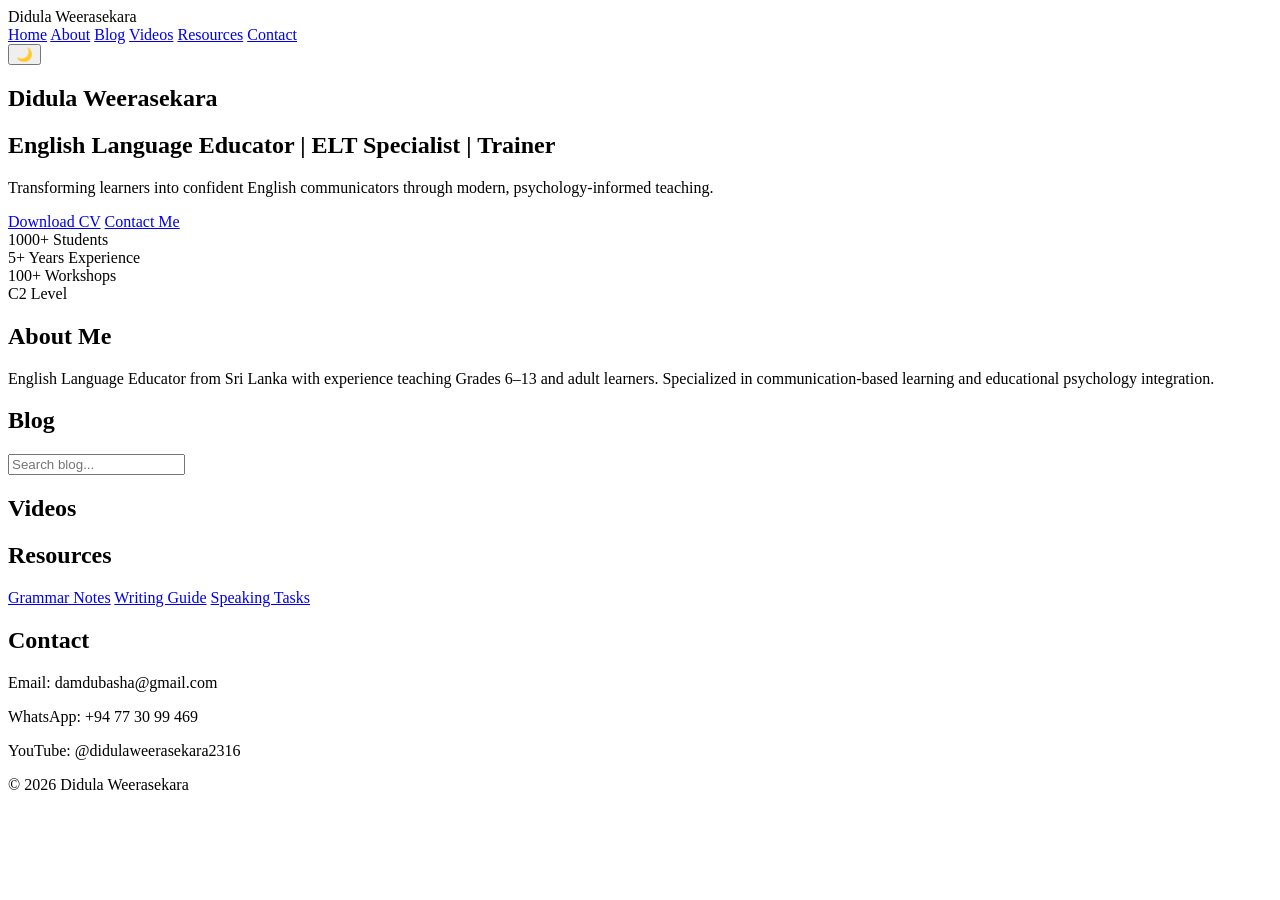
==== index.html @ caeb68d2 "Rename Index.html to index.html" ====
<!DOCTYPE html>
<html lang="en">
<head>
<meta charset="UTF-8">
<meta name="viewport" content="width=device-width, initial-scale=1.0">

<title>Didula Weerasekara | English Language Educator</title>

<meta name="description" content="English Language Educator, ELT Specialist, Trainer, and Public Speaker from Sri Lanka.">
<meta name="author" content="Didula Weerasekara">

<link rel="stylesheet" href="style.css">
<script defer src="script.js"></script>

<!-- SEO -->
<meta property="og:title" content="Didula Weerasekara Portfolio">
<meta property="og:description" content="Professional ELT Educator Portfolio">
<meta property="og:type" content="website">

<!-- Structured Data -->
<script type="application/ld+json">
{
  "@context": "https://schema.org",
  "@type": "Person",
  "name": "Didula Weerasekara",
  "jobTitle": "English Language Educator",
  "email": "mailto:damdubasha@gmail.com",
  "telephone": "+94 77 30 99 469",
  "sameAs": [
    "https://youtube.com/@didulaweerasekara2316"
  ]
}
</script>

</head>

<body>

<header class="navbar">
  <div class="logo">Didula Weerasekara</div>
  <nav>
    <a href="#home">Home</a>
    <a href="#about">About</a>
    <a href="#blog">Blog</a>
    <a href="#videos">Videos</a>
    <a href="#resources">Resources</a>
    <a href="#contact">Contact</a>
  </nav>

  <button id="themeToggle">🌙</button>
</header>

<!-- HERO -->
<section id="home" class="hero">
  <h1>Didula Weerasekara</h1>
  <h2>English Language Educator | ELT Specialist | Trainer</h2>

  <p>Transforming learners into confident English communicators through modern, psychology-informed teaching.</p>

  <div class="cta">
    <a href="assets/cv/didula-cv.pdf">Download CV</a>
    <a href="#contact">Contact Me</a>
  </div>

  <div class="stats">
    <div>1000+ Students</div>
    <div>5+ Years Experience</div>
    <div>100+ Workshops</div>
    <div>C2 Level</div>
  </div>
</section>

<!-- ABOUT -->
<section id="about" class="section">
  <h2>About Me</h2>
  <p>
    English Language Educator from Sri Lanka with experience teaching Grades 6–13 and adult learners.
    Specialized in communication-based learning and educational psychology integration.
  </p>
</section>

<!-- BLOG -->
<section id="blog" class="section">
  <h2>Blog</h2>
  <input id="blogSearch" placeholder="Search blog...">

  <div id="blogContainer"></div>
</section>

<!-- VIDEOS -->
<section id="videos" class="section">
  <h2>Videos</h2>
  <div id="videoContainer"></div>
</section>

<!-- RESOURCES -->
<section id="resources" class="section">
  <h2>Resources</h2>

  <div>
    <a href="assets/resources/grammar.pdf" download>Grammar Notes</a>
    <a href="assets/resources/writing.pdf" download>Writing Guide</a>
    <a href="assets/resources/speaking.pdf" download>Speaking Tasks</a>
  </div>
</section>

<!-- CONTACT -->
<section id="contact" class="section">
  <h2>Contact</h2>

  <p>Email: damdubasha@gmail.com</p>
  <p>WhatsApp: +94 77 30 99 469</p>
  <p>YouTube: @didulaweerasekara2316</p>
</section>

<footer>
  <p>© 2026 Didula Weerasekara</p>
</footer>

</body>
</html>
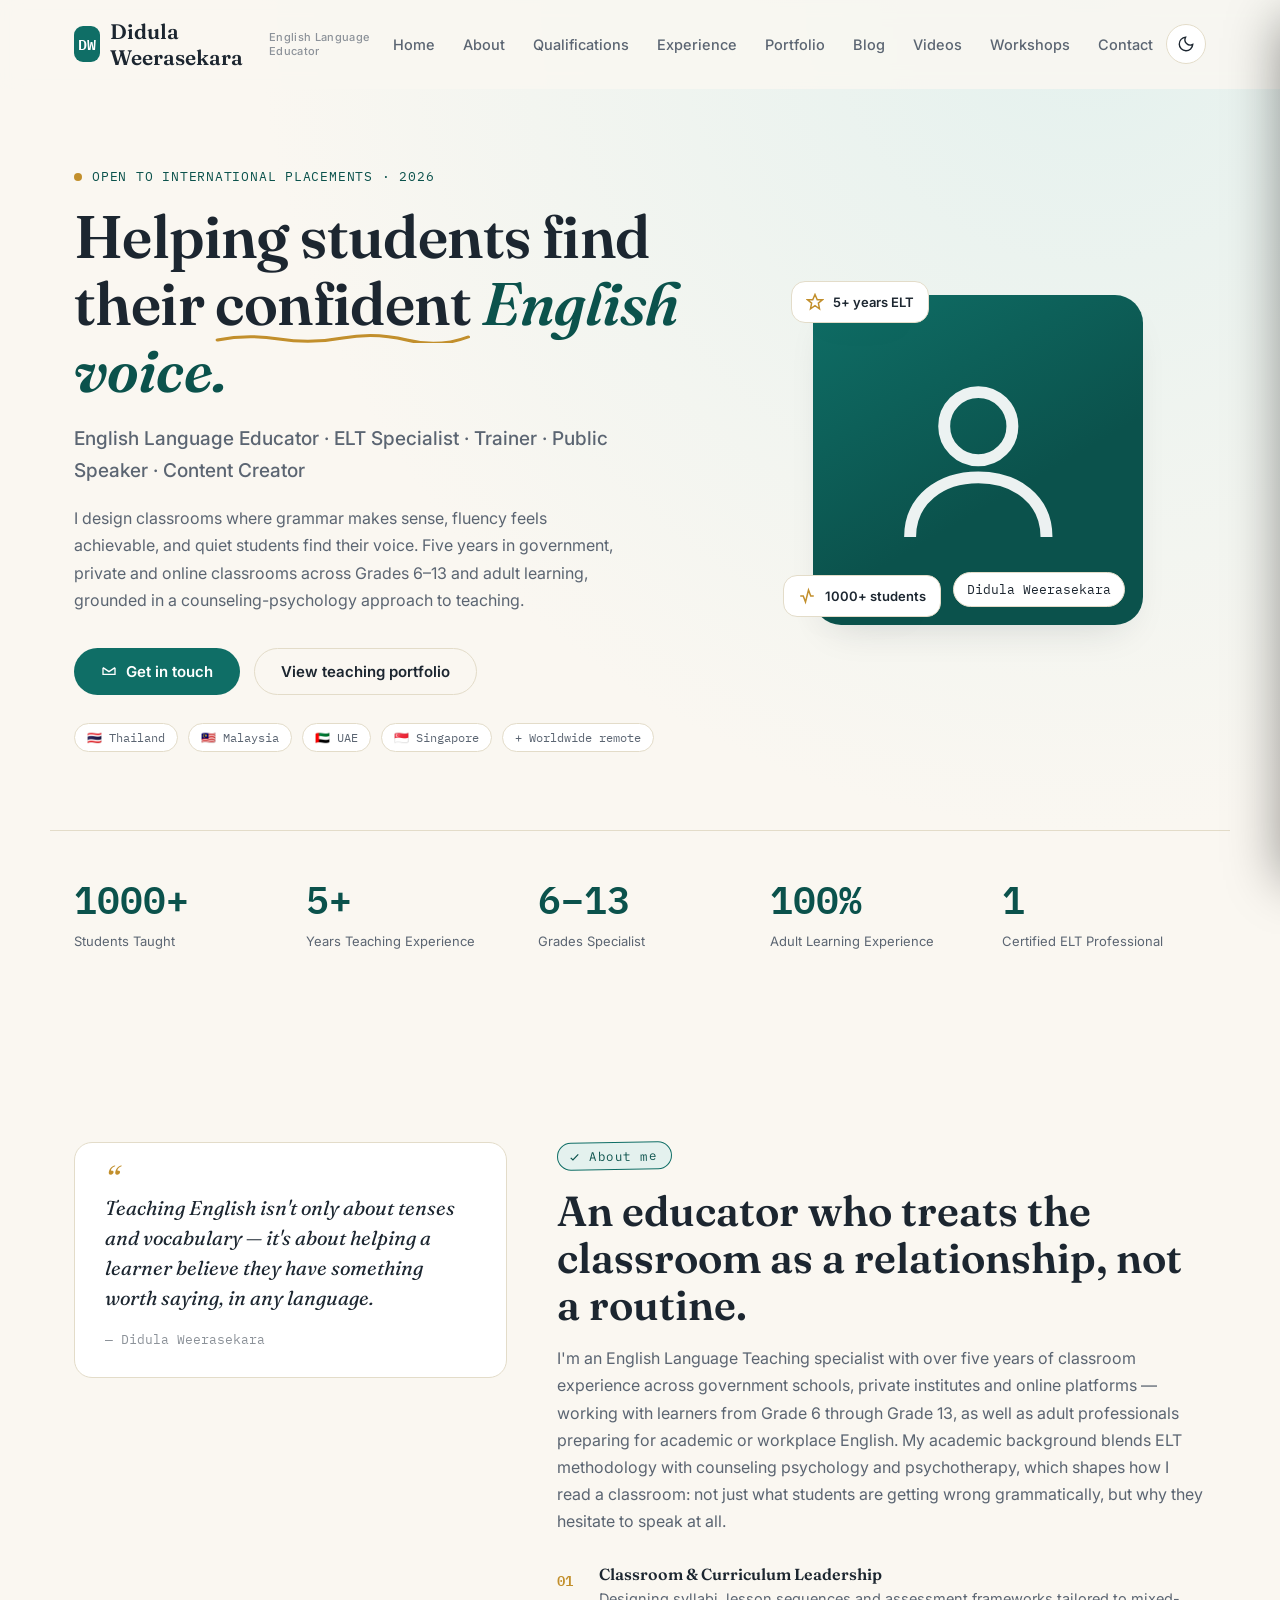
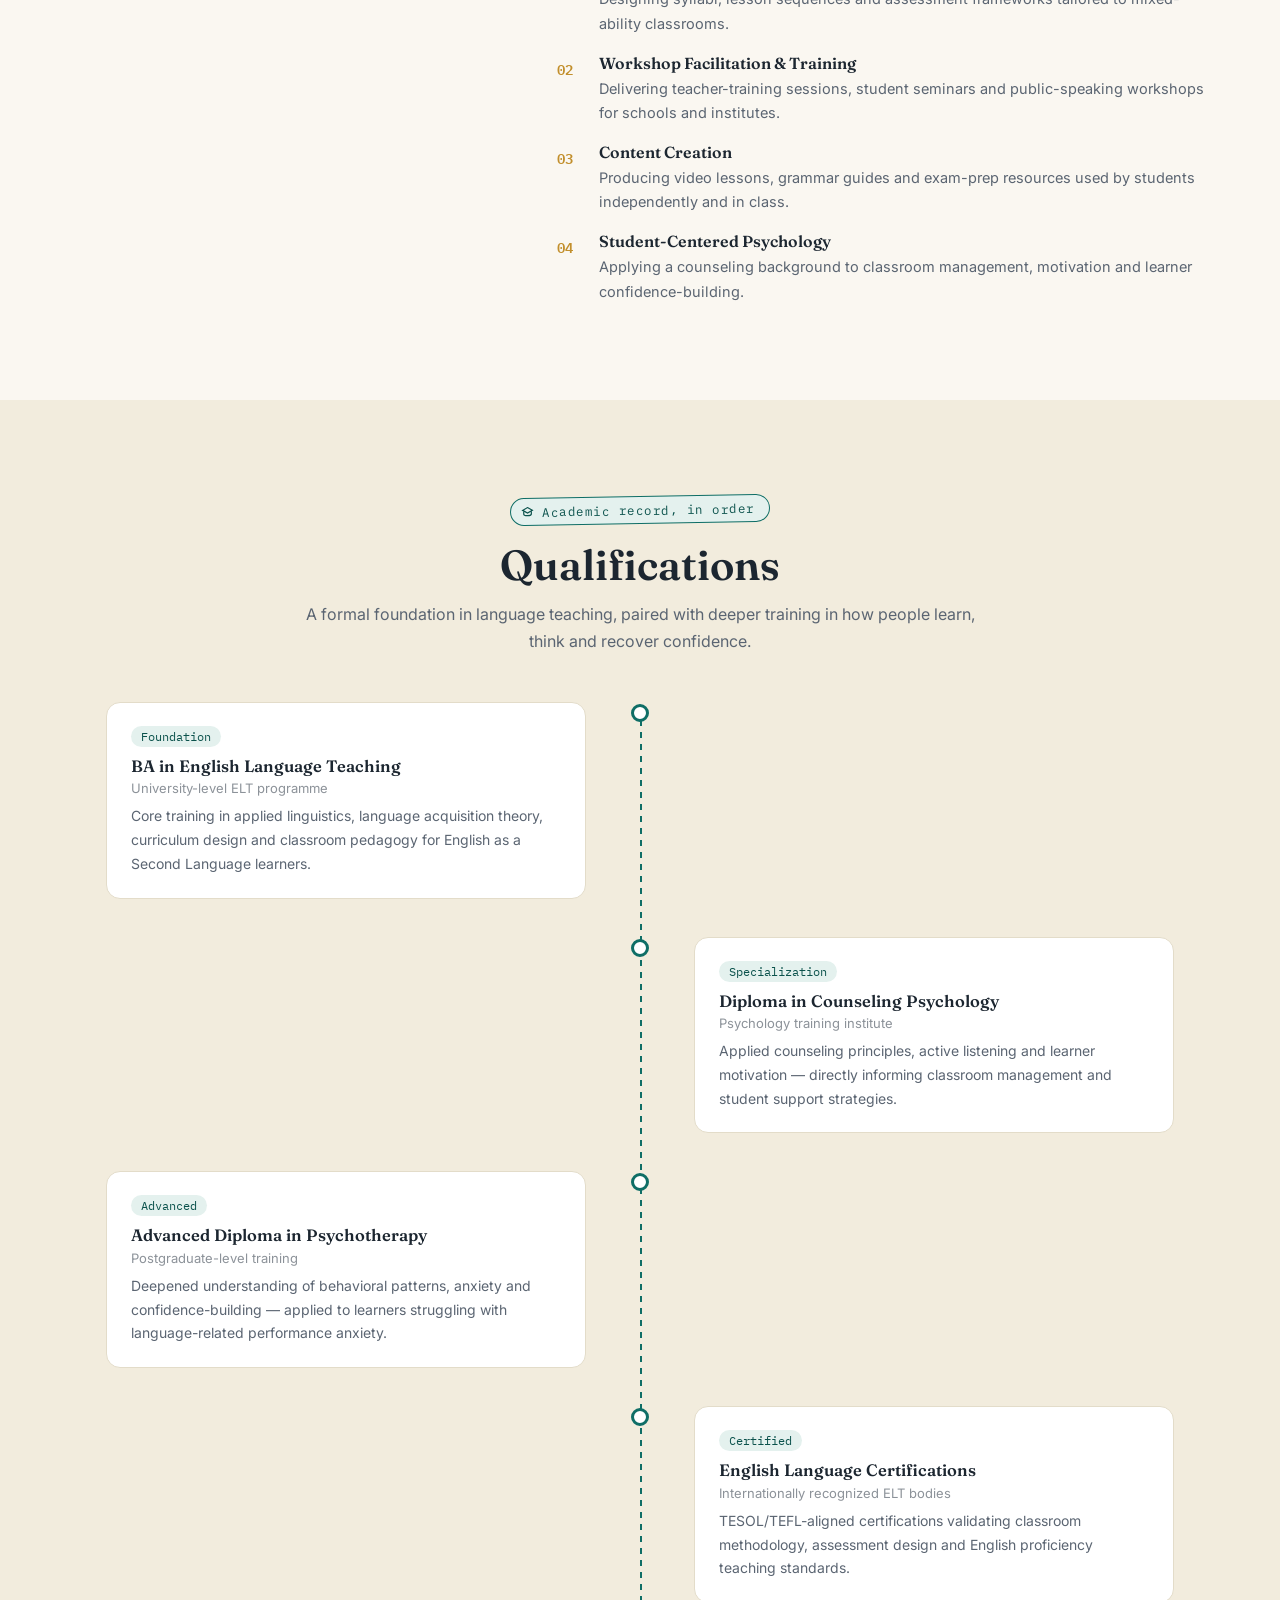
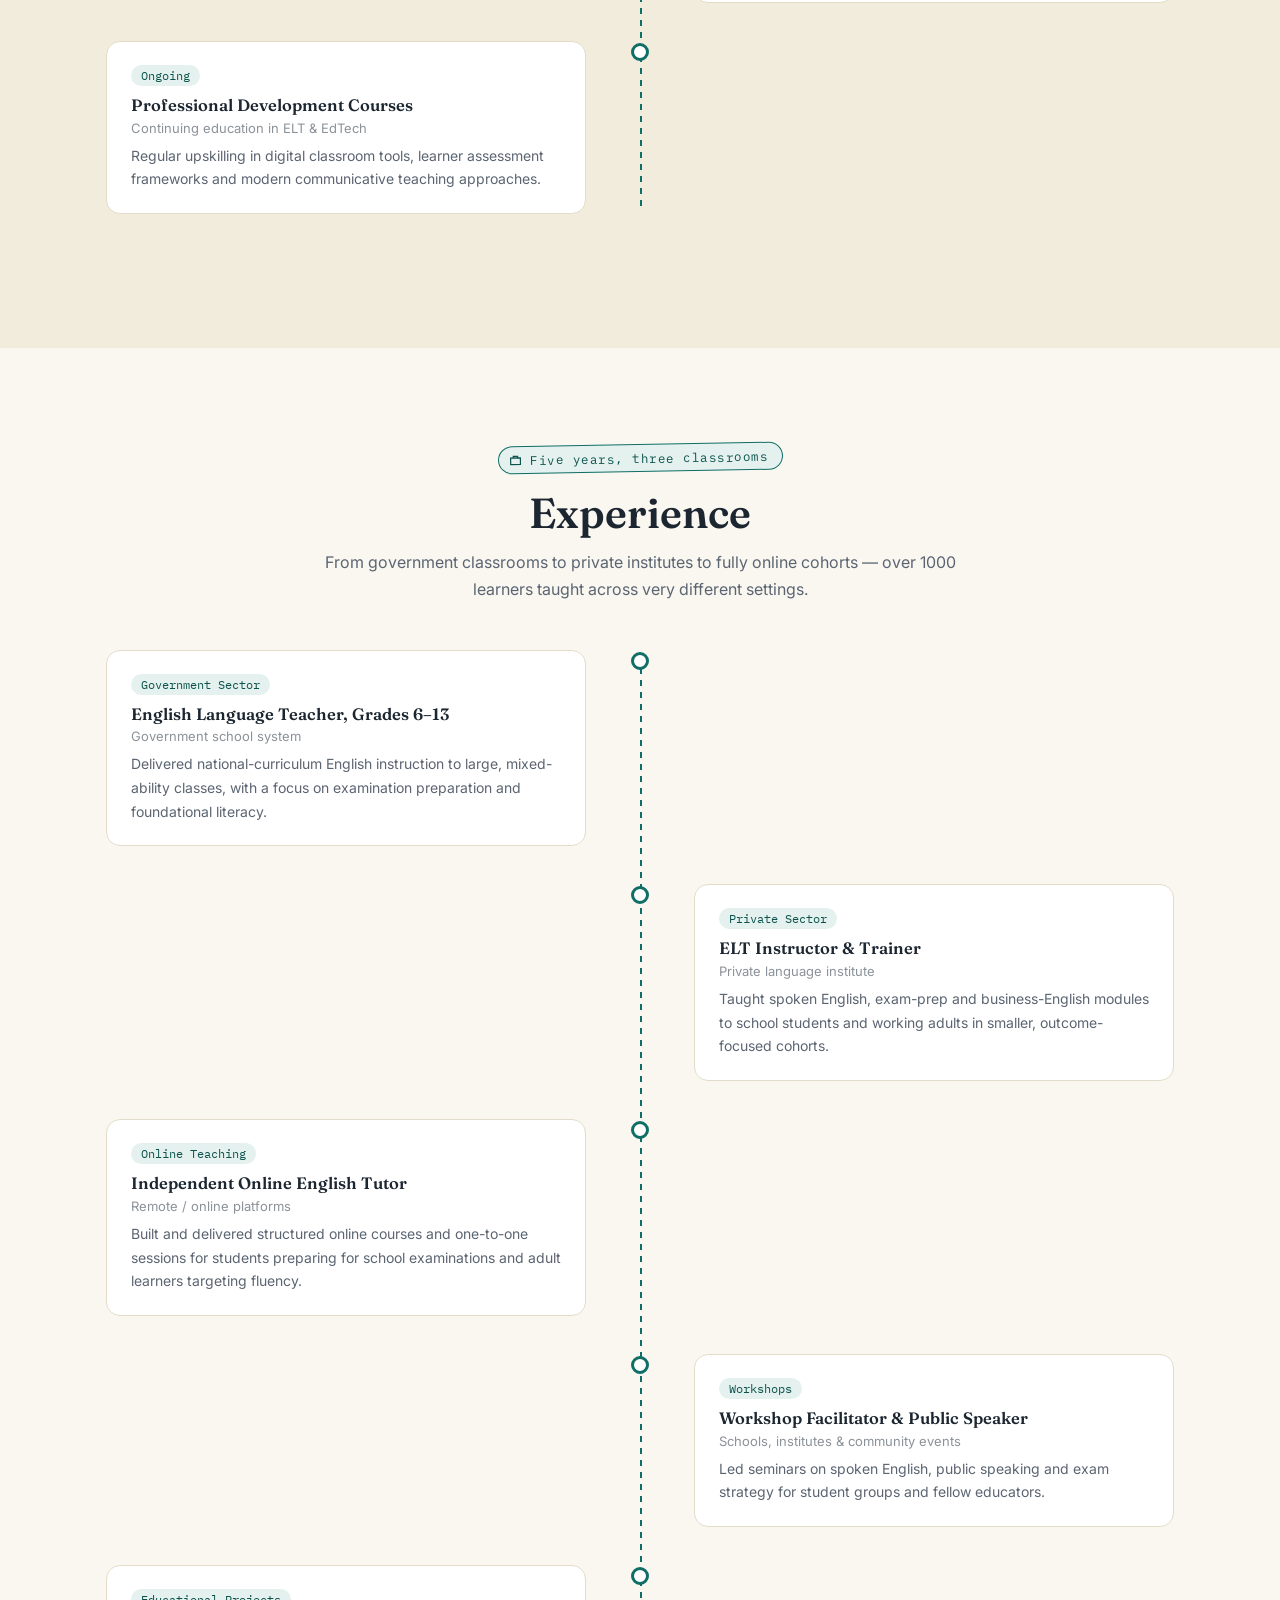
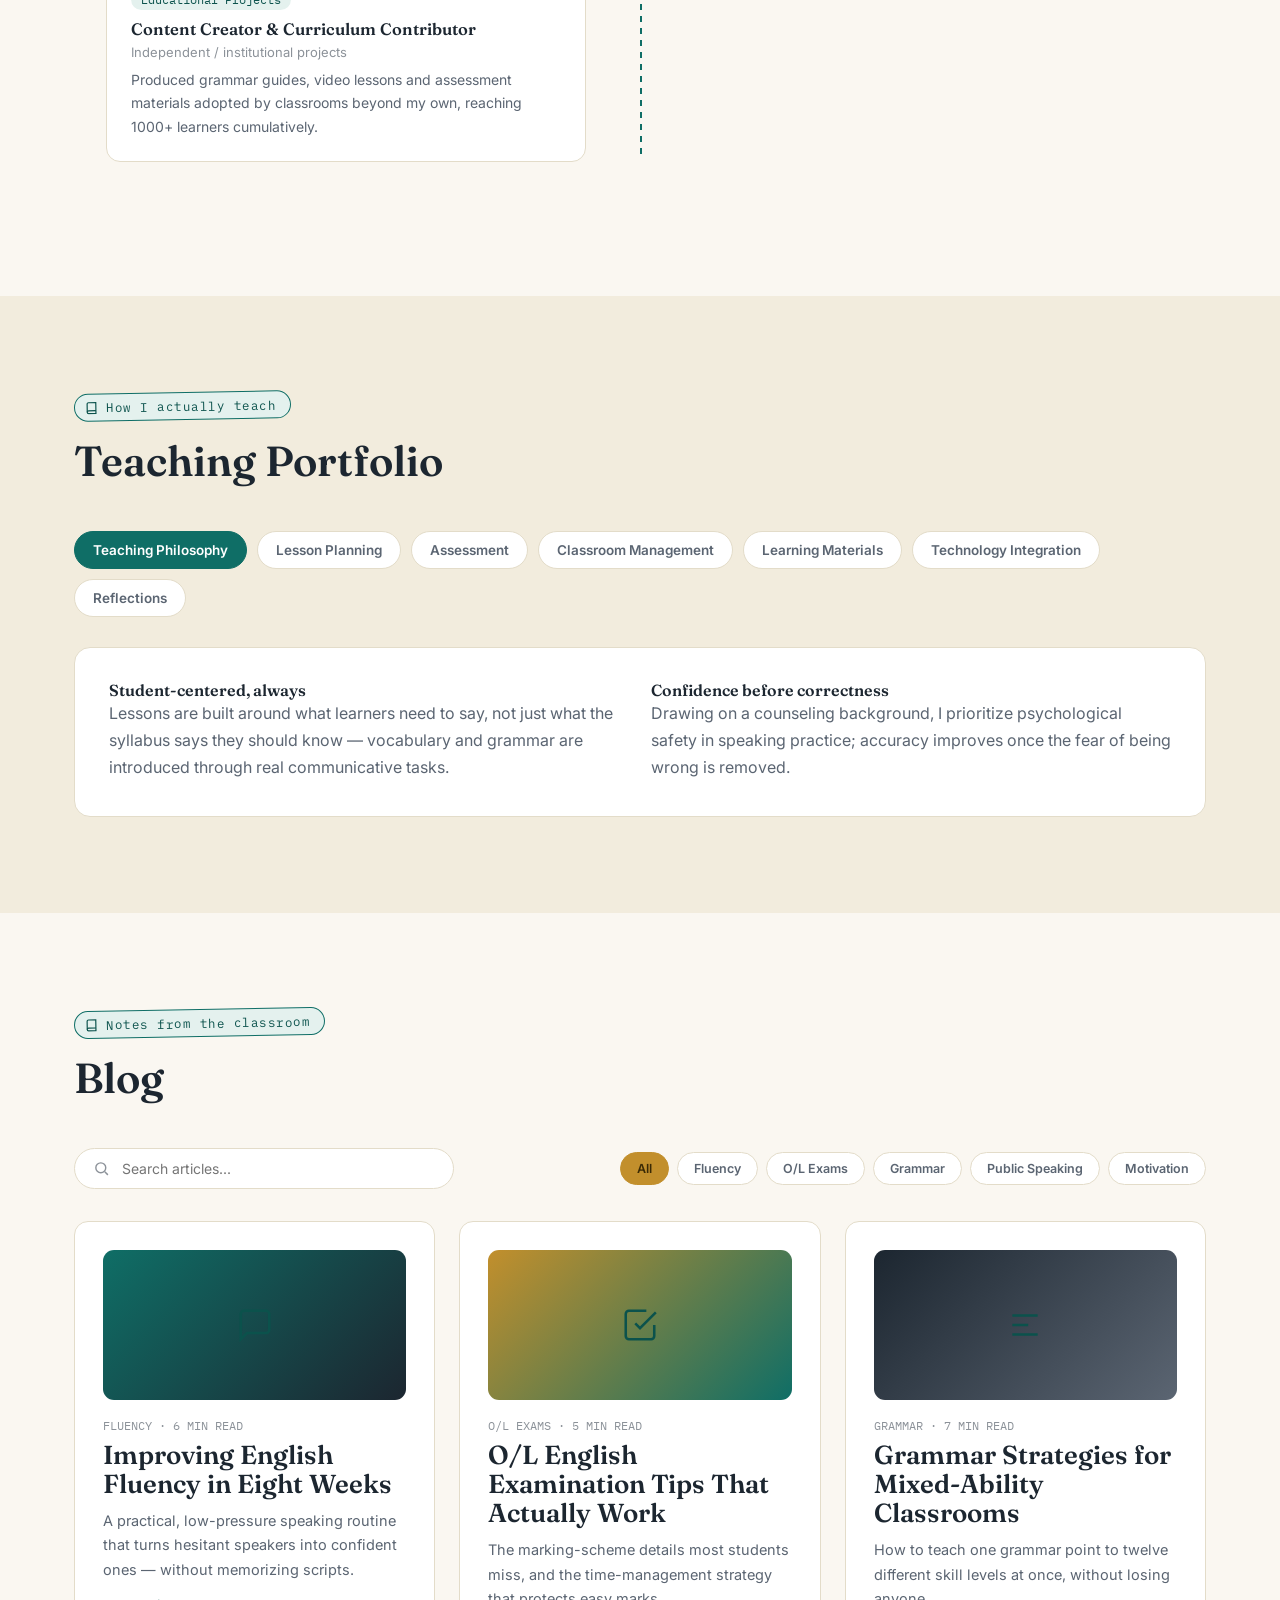
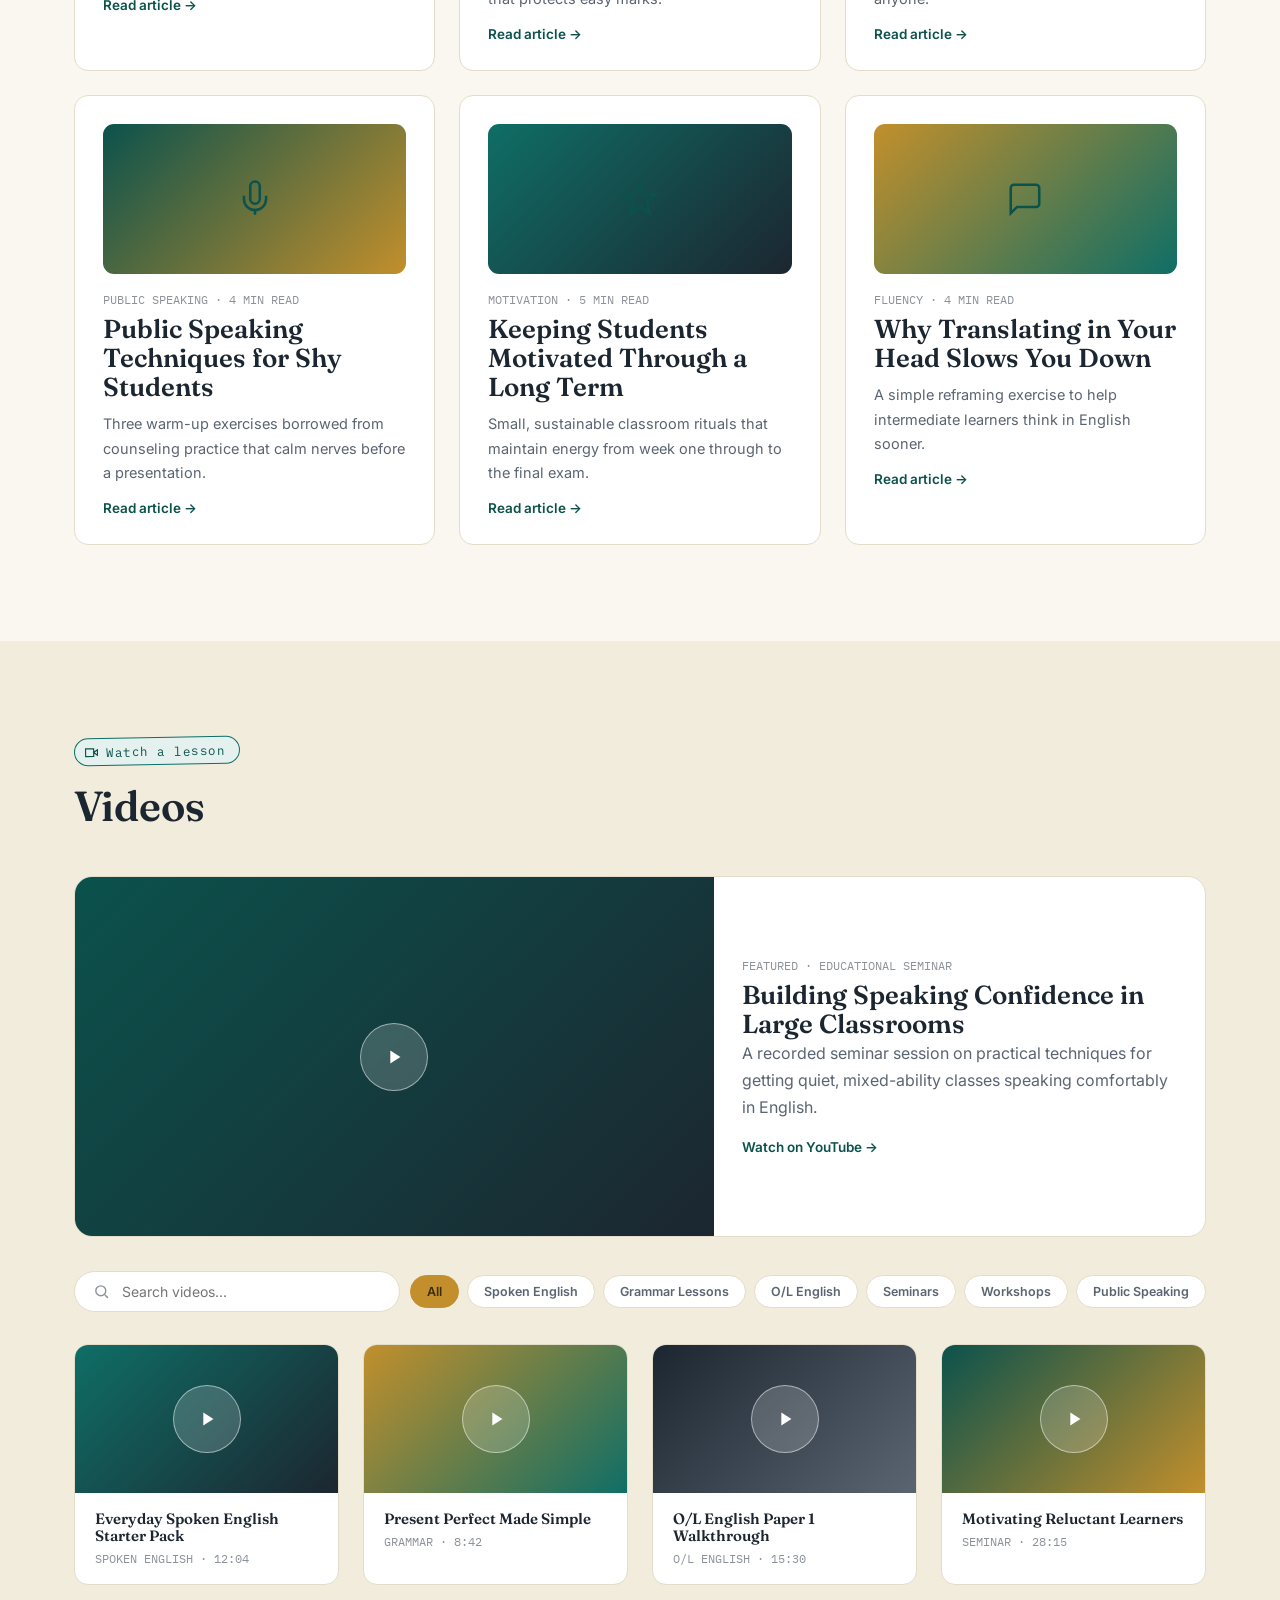
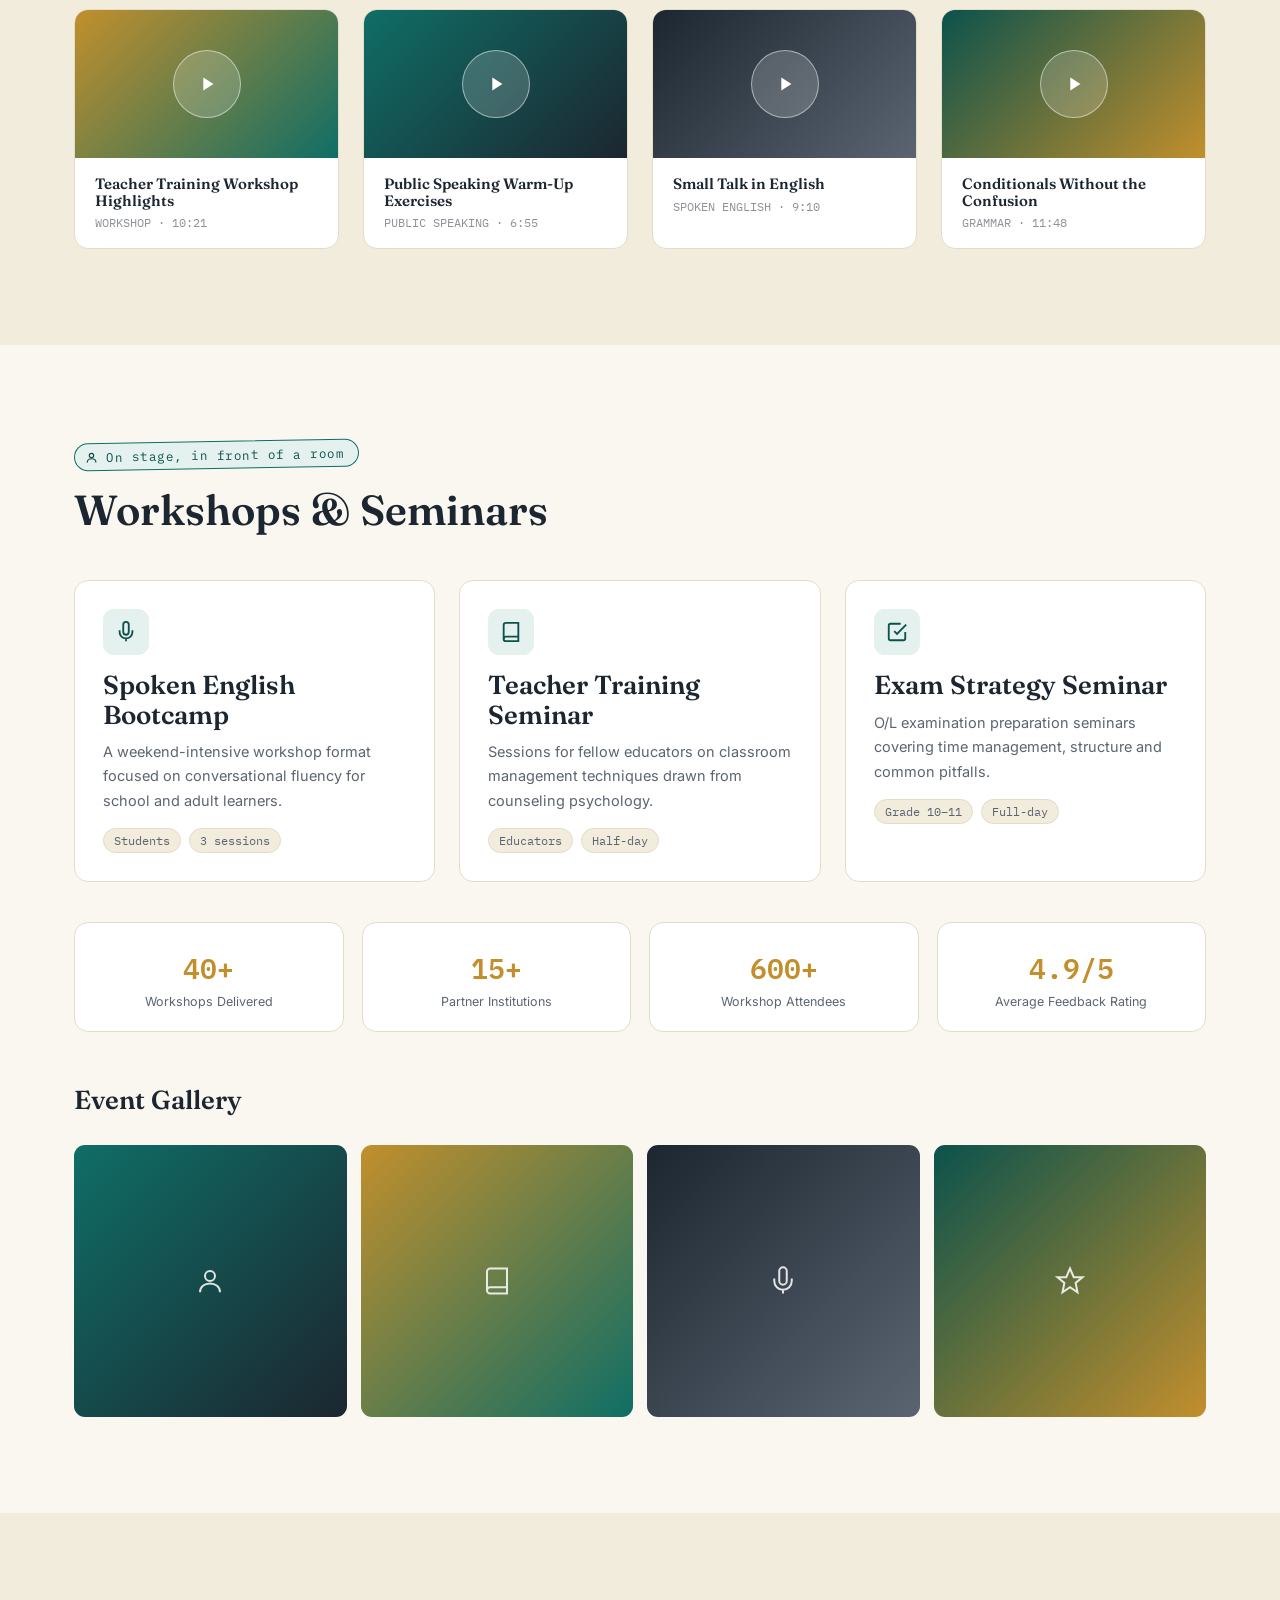
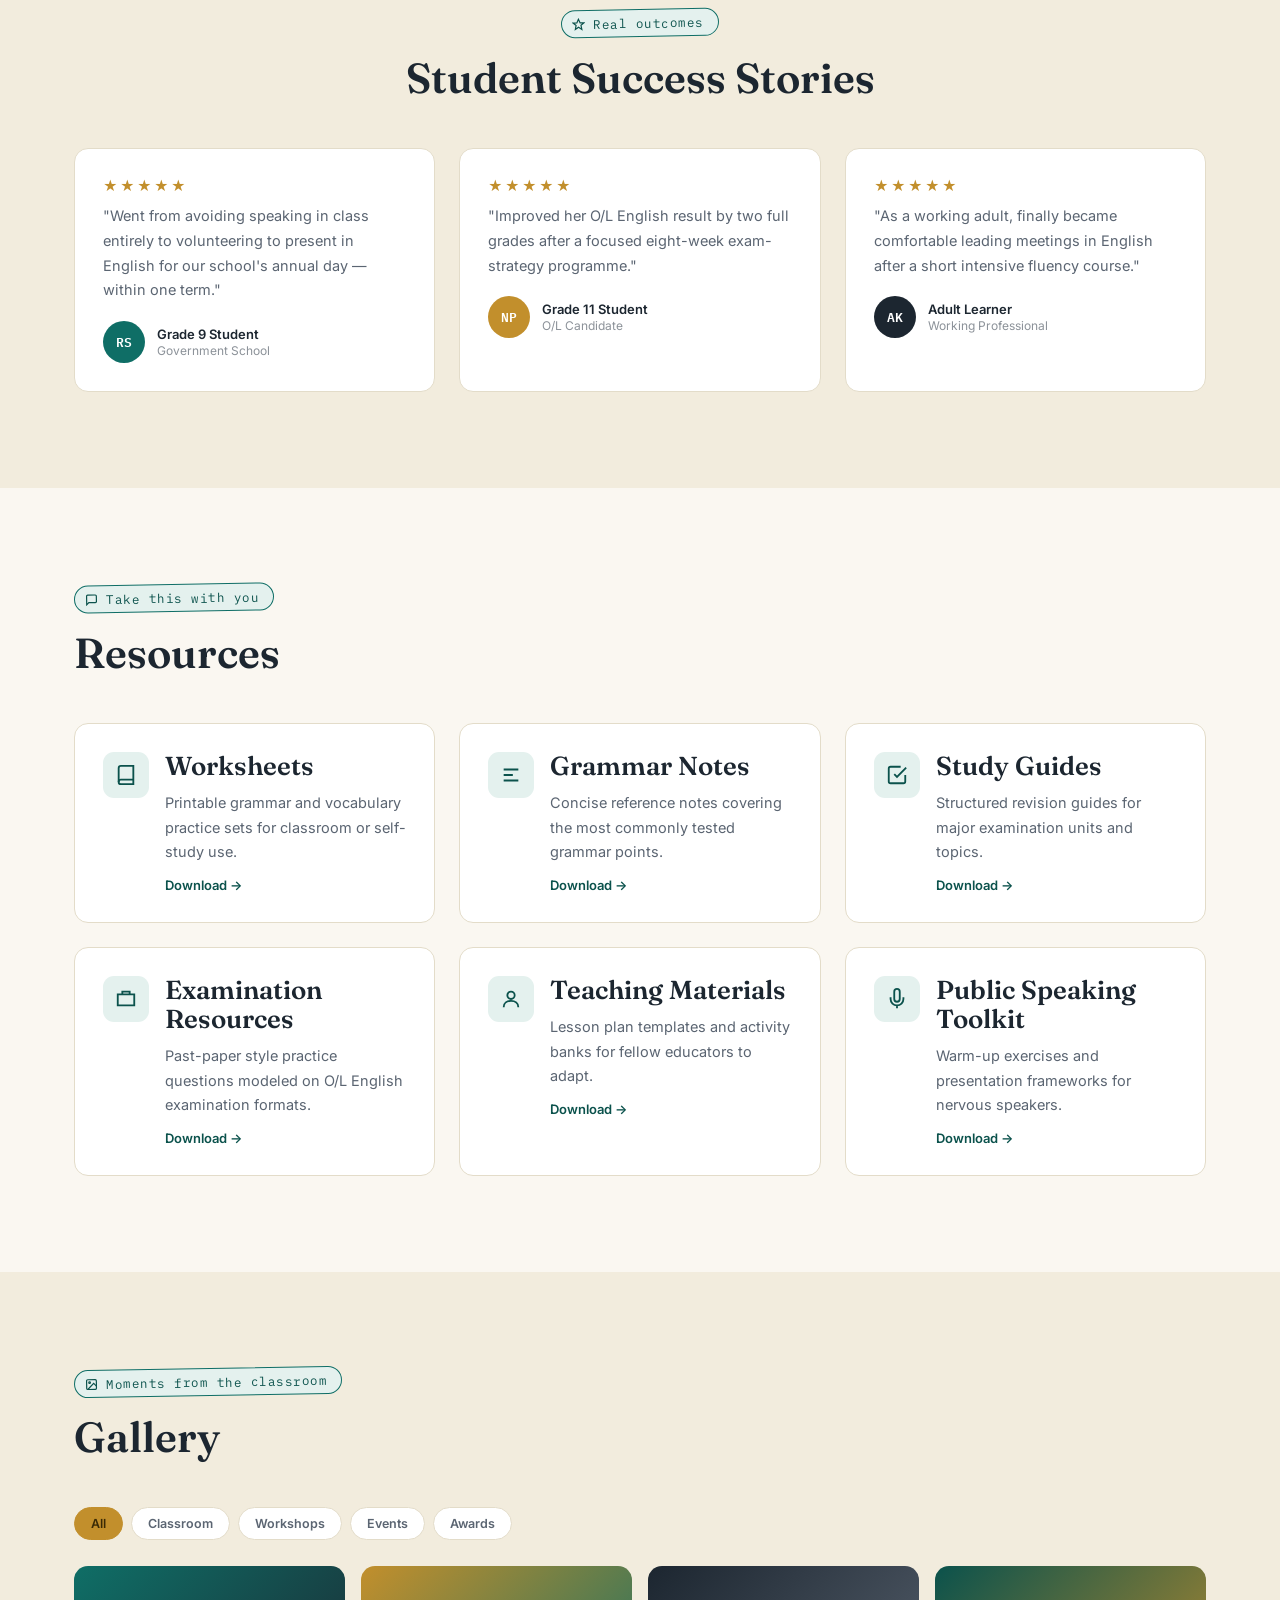
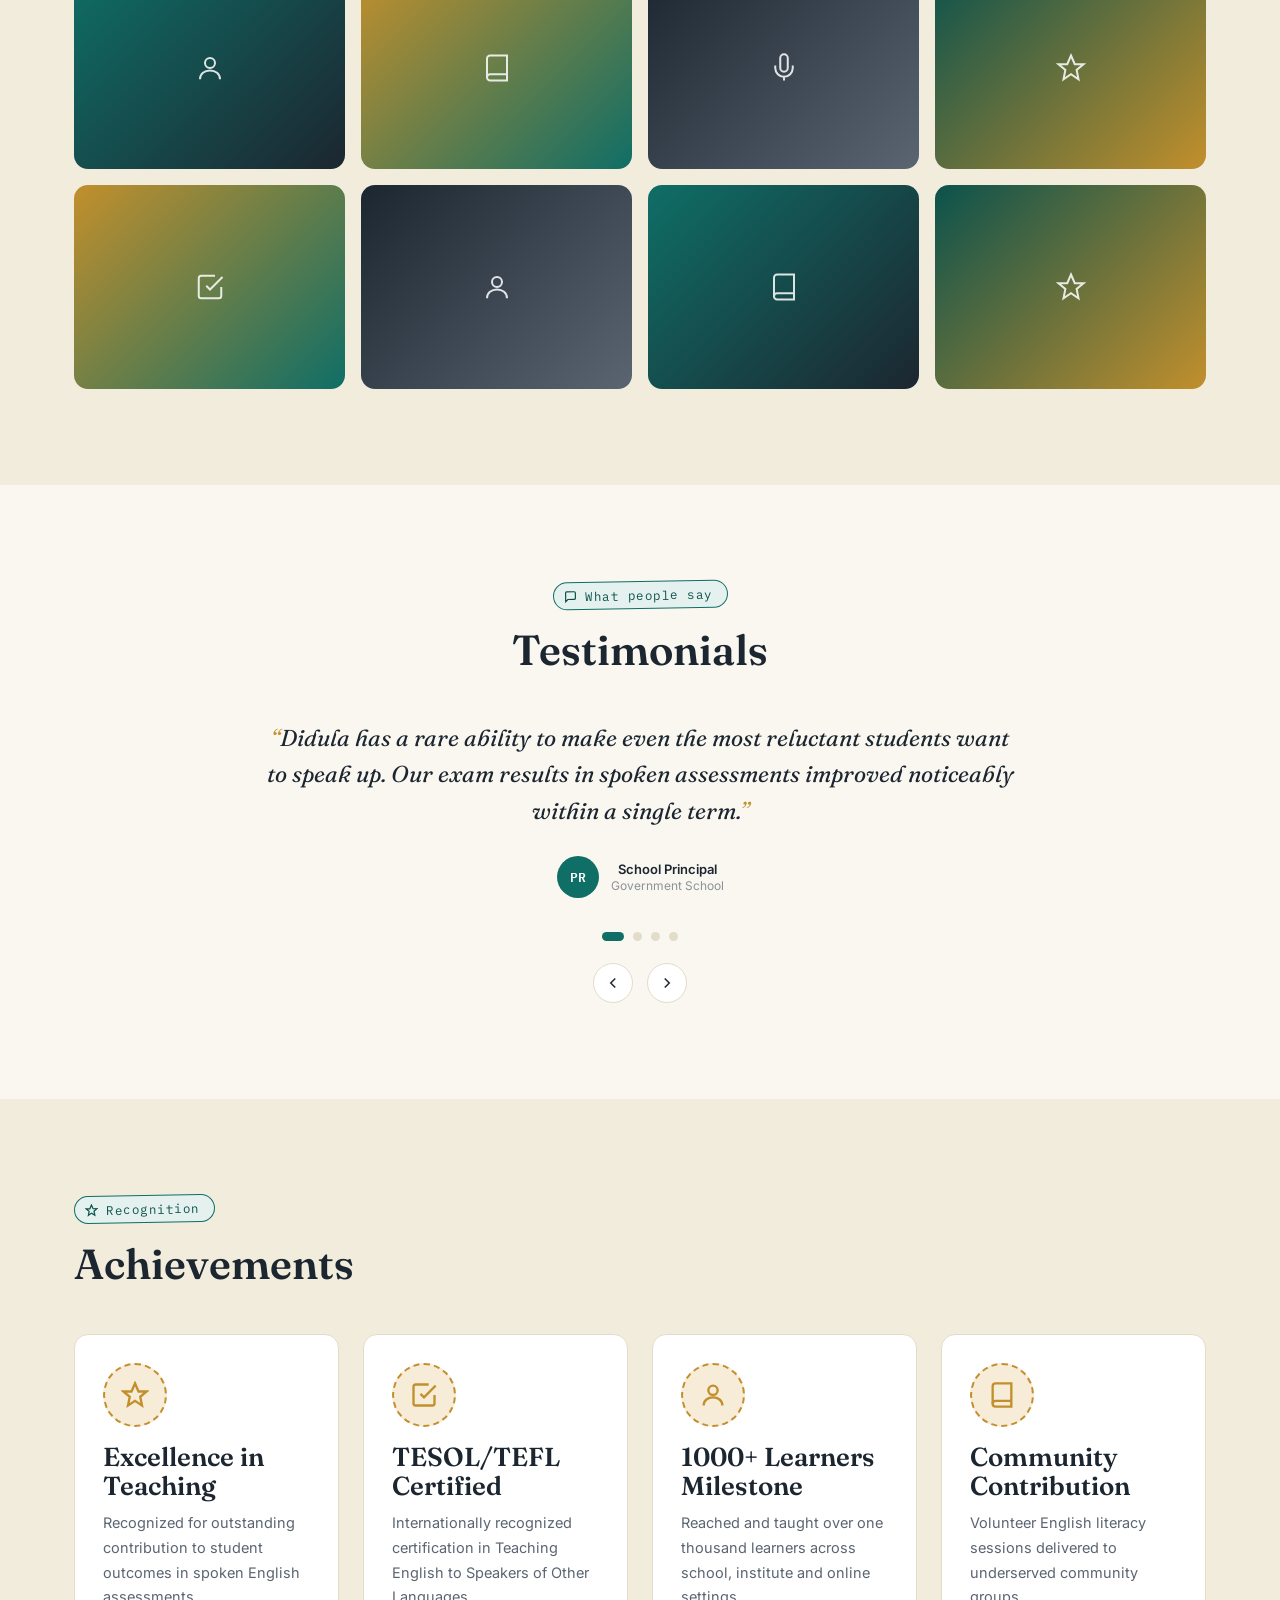
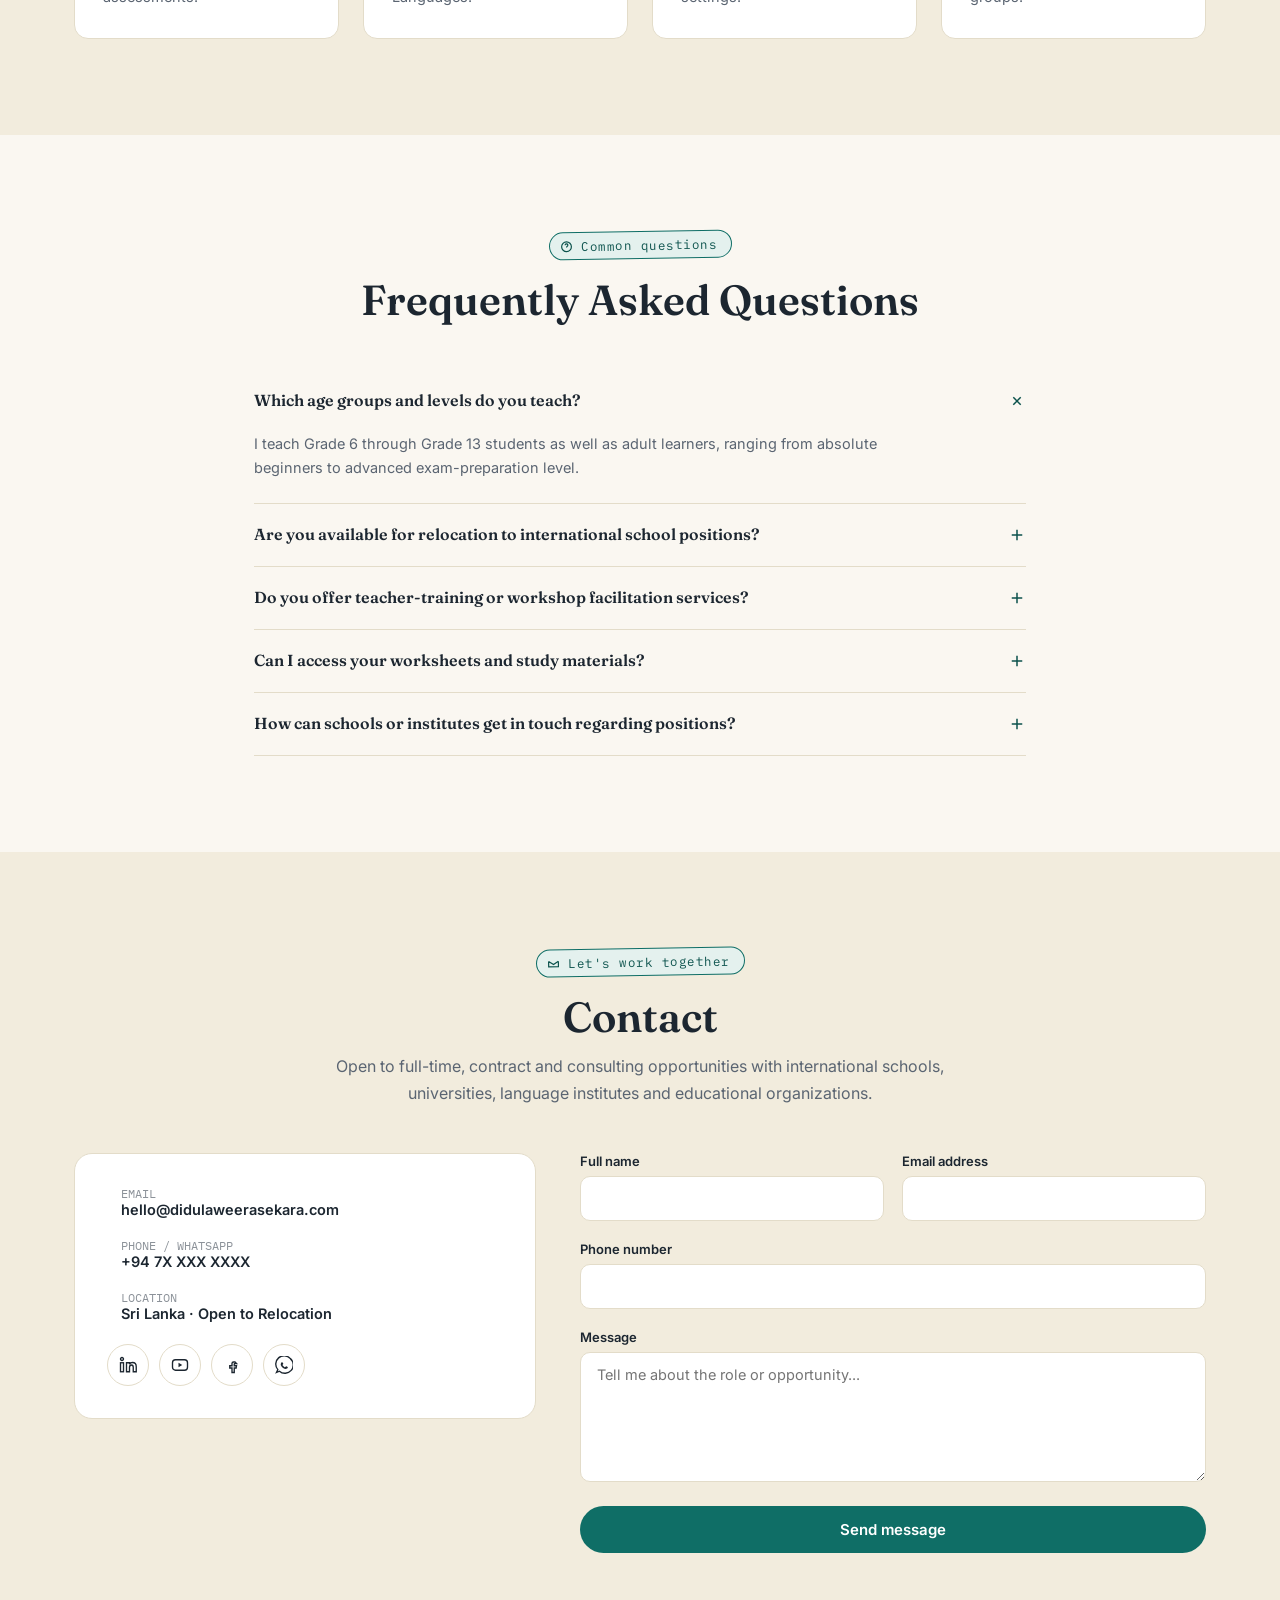
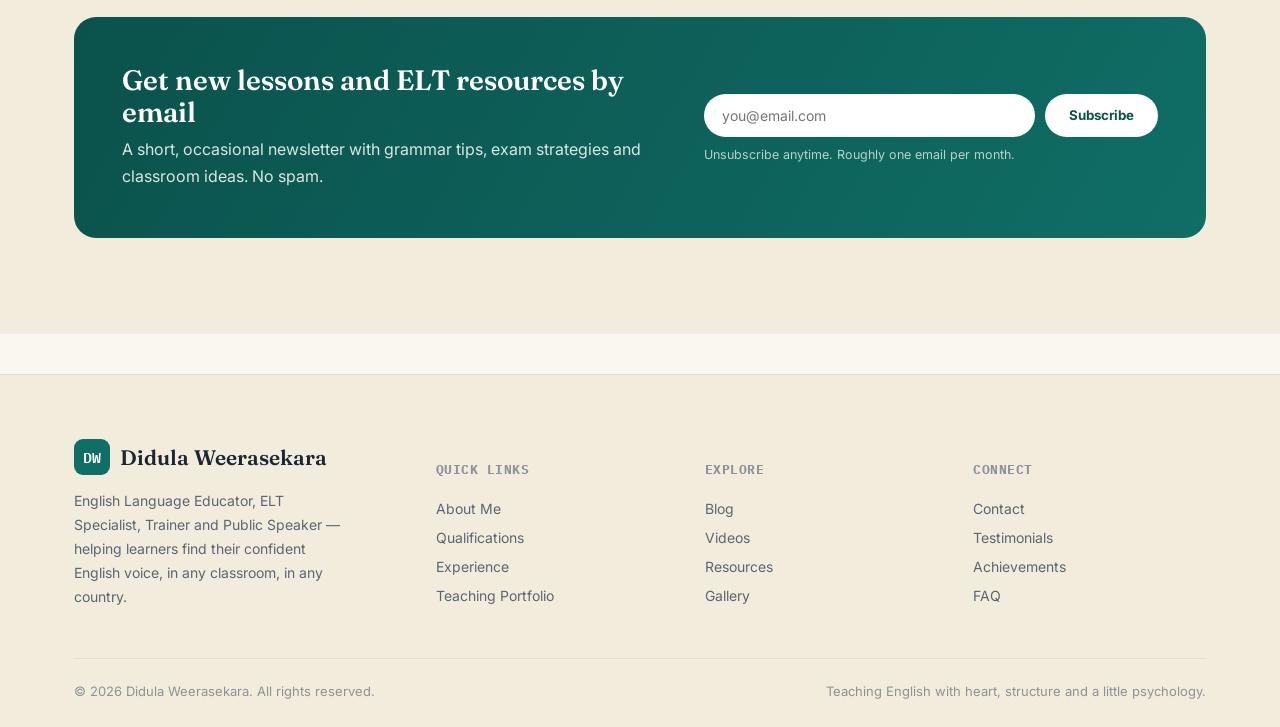
==== commit 35c7180e: "Add files via upload" ====
--- a/index.html
+++ b/index.html
@@ -1,121 +1,1542 @@
-<!DOCTYPE html>
-<html lang="en">
-<head>
-<meta charset="UTF-8">
-<meta name="viewport" content="width=device-width, initial-scale=1.0">
-
-<title>Didula Weerasekara | English Language Educator</title>
-
-<meta name="description" content="English Language Educator, ELT Specialist, Trainer, and Public Speaker from Sri Lanka.">
-<meta name="author" content="Didula Weerasekara">
-
-<link rel="stylesheet" href="style.css">
-<script defer src="script.js"></script>
-
-<!-- SEO -->
-<meta property="og:title" content="Didula Weerasekara Portfolio">
-<meta property="og:description" content="Professional ELT Educator Portfolio">
-<meta property="og:type" content="website">
-
-<!-- Structured Data -->
-<script type="application/ld+json">
-{
-  "@context": "https://schema.org",
-  "@type": "Person",
-  "name": "Didula Weerasekara",
-  "jobTitle": "English Language Educator",
-  "email": "mailto:damdubasha@gmail.com",
-  "telephone": "+94 77 30 99 469",
-  "sameAs": [
-    "https://youtube.com/@didulaweerasekara2316"
-  ]
-}
-</script>
-
-</head>
-
-<body>
-
-<header class="navbar">
-  <div class="logo">Didula Weerasekara</div>
-  <nav>
-    <a href="#home">Home</a>
-    <a href="#about">About</a>
-    <a href="#blog">Blog</a>
-    <a href="#videos">Videos</a>
-    <a href="#resources">Resources</a>
-    <a href="#contact">Contact</a>
-  </nav>
-
-  <button id="themeToggle">🌙</button>
-</header>
-
-<!-- HERO -->
-<section id="home" class="hero">
-  <h1>Didula Weerasekara</h1>
-  <h2>English Language Educator | ELT Specialist | Trainer</h2>
-
-  <p>Transforming learners into confident English communicators through modern, psychology-informed teaching.</p>
-
-  <div class="cta">
-    <a href="assets/cv/didula-cv.pdf">Download CV</a>
-    <a href="#contact">Contact Me</a>
-  </div>
-
-  <div class="stats">
-    <div>1000+ Students</div>
-    <div>5+ Years Experience</div>
-    <div>100+ Workshops</div>
-    <div>C2 Level</div>
-  </div>
-</section>
-
-<!-- ABOUT -->
-<section id="about" class="section">
-  <h2>About Me</h2>
-  <p>
-    English Language Educator from Sri Lanka with experience teaching Grades 6–13 and adult learners.
-    Specialized in communication-based learning and educational psychology integration.
-  </p>
-</section>
-
-<!-- BLOG -->
-<section id="blog" class="section">
-  <h2>Blog</h2>
-  <input id="blogSearch" placeholder="Search blog...">
-
-  <div id="blogContainer"></div>
-</section>
-
-<!-- VIDEOS -->
-<section id="videos" class="section">
-  <h2>Videos</h2>
-  <div id="videoContainer"></div>
-</section>
-
-<!-- RESOURCES -->
-<section id="resources" class="section">
-  <h2>Resources</h2>
-
-  <div>
-    <a href="assets/resources/grammar.pdf" download>Grammar Notes</a>
-    <a href="assets/resources/writing.pdf" download>Writing Guide</a>
-    <a href="assets/resources/speaking.pdf" download>Speaking Tasks</a>
-  </div>
-</section>
-
-<!-- CONTACT -->
-<section id="contact" class="section">
-  <h2>Contact</h2>
-
-  <p>Email: damdubasha@gmail.com</p>
-  <p>WhatsApp: +94 77 30 99 469</p>
-  <p>YouTube: @didulaweerasekara2316</p>
-</section>
-
-<footer>
-  <p>© 2026 Didula Weerasekara</p>
-</footer>
-
-</body>
-</html>
+<!DOCTYPE html>
+<html lang="en">
+<head>
+<meta charset="UTF-8">
+<meta name="viewport" content="width=device-width, initial-scale=1.0">
+<title>Didula Weerasekara | English Language Educator &amp; ELT Specialist</title>
+<meta name="title" content="Didula Weerasekara | English Language Educator &amp; ELT Specialist">
+<meta name="description" content="Didula Weerasekara is an English Language Teaching (ELT) specialist, trainer, public speaker and content creator with 5+ years of experience teaching 1000+ students across Grades 6–13 and adult learners. Available for international school, university and language institute positions in Thailand, Malaysia, UAE, Singapore and beyond.">
+<meta name="keywords" content="ELT, ESL, English Language Teaching, English Teacher, TESOL, TEFL, International School Teacher, English Trainer, Public Speaking Coach, Education Consultant, English Educator Thailand, English Educator Malaysia, English Educator UAE, English Educator Singapore, Didula Weerasekara">
+<meta name="author" content="Didula Weerasekara">
+<meta name="robots" content="index, follow">
+<link rel="canonical" href="https://didulaweerasekara.github.io/">
+
+<meta property="og:type" content="website">
+<meta property="og:title" content="Didula Weerasekara | English Language Educator &amp; ELT Specialist">
+<meta property="og:description" content="ELT Specialist, Trainer, Public Speaker and Content Creator. 1000+ students taught, 5+ years of experience across Grades 6–13 and adult learning.">
+<meta property="og:url" content="https://didulaweerasekara.github.io/">
+<meta property="og:site_name" content="Didula Weerasekara — ELT Portfolio">
+<meta name="twitter:card" content="summary_large_image">
+<meta name="twitter:title" content="Didula Weerasekara | English Language Educator &amp; ELT Specialist">
+<meta name="twitter:description" content="ELT Specialist, Trainer, Public Speaker and Content Creator with 5+ years of teaching experience.">
+
+<link rel="icon" href="data:image/svg+xml,%3Csvg xmlns='http://www.w3.org/2000/svg' viewBox='0 0 64 64'%3E%3Crect width='64' height='64' rx='14' fill='%230F6E66'/%3E%3Ctext x='32' y='42' font-family='Georgia,serif' font-size='28' fill='%23F4EFE3' text-anchor='middle'%3EDW%3C/text%3E%3C/svg%3E">
+
+<script type="application/ld+json">
+{
+  "@context": "https://schema.org",
+  "@type": "Person",
+  "name": "Didula Weerasekara",
+  "jobTitle": "English Language Educator, ELT Specialist, Trainer, Public Speaker",
+  "description": "English Language Teaching specialist with 5+ years of experience teaching 1000+ students across Grades 6–13 and adult learners, with a background in counseling psychology and psychotherapy.",
+  "url": "https://didulaweerasekara.github.io/",
+  "sameAs": [
+    "https://www.linkedin.com/",
+    "https://www.youtube.com/",
+    "https://www.facebook.com/"
+  ],
+  "knowsAbout": ["English Language Teaching", "ESL", "TESOL", "Public Speaking", "Curriculum Design", "Classroom Management", "Counseling Psychology"]
+}
+</script>
+
+<link rel="preconnect" href="https://fonts.googleapis.com">
+<link rel="preconnect" href="https://fonts.gstatic.com" crossorigin>
+<link href="https://fonts.googleapis.com/css2?family=Fraunces:ital,opsz,wght@0,9..144,400;0,9..144,500;0,9..144,600;0,9..144,700;1,9..144,500&family=Inter:wght@400;500;600;700;800&family=IBM+Plex+Mono:wght@400;500;600&display=swap" rel="stylesheet">
+
+<style>
+/* ============ 1. TOKENS ============ */
+:root{
+  --bg:#FAF7F1;
+  --bg-alt:#F2ECDD;
+  --surface:#FFFFFF;
+  --ink:#1C2630;
+  --ink-soft:#5B6572;
+  --ink-faint:#8C9299;
+  --accent:#0F6E66;
+  --accent-dark:#0B524C;
+  --accent-2:#C28F2C;
+  --accent-soft:#E4F1EE;
+  --accent-2-soft:#F6ECD7;
+  --border:#E3DCC9;
+  --shadow:0 18px 40px -20px rgba(28,38,48,.18);
+  --radius:14px;
+  --maxw:1180px;
+  --font-display:'Fraunces', serif;
+  --font-body:'Inter', sans-serif;
+  --font-mono:'IBM Plex Mono', monospace;
+}
+html[data-theme="dark"]{
+  --bg:#0A1620;
+  --bg-alt:#0F1E29;
+  --surface:#122230;
+  --ink:#EFEAE0;
+  --ink-soft:#AAB6BF;
+  --ink-faint:#71808C;
+  --accent:#52D6C8;
+  --accent-dark:#34B5A8;
+  --accent-2:#E6B85B;
+  --accent-soft:#142F2C;
+  --accent-2-soft:#2A2415;
+  --border:#1F3140;
+  --shadow:0 18px 50px -20px rgba(0,0,0,.55);
+}
+*{box-sizing:border-box;}
+html{scroll-behavior:smooth;}
+@media (prefers-reduced-motion:reduce){
+  html{scroll-behavior:auto;}
+  *{animation-duration:.001ms !important;animation-iteration-count:1 !important;transition-duration:.001ms !important;}
+}
+body{
+  margin:0;background:var(--bg);color:var(--ink);
+  font-family:var(--font-body);
+  -webkit-font-smoothing:antialiased;
+  overflow-x:hidden;
+  transition:background .35s ease,color .35s ease;
+}
+img,svg{display:block;max-width:100%;}
+a{color:inherit;text-decoration:none;}
+ul{margin:0;padding:0;}
+button{font-family:inherit;cursor:pointer;}
+:focus-visible{outline:2px solid var(--accent);outline-offset:3px;border-radius:4px;}
+.container{max-width:var(--maxw);margin:0 auto;padding:0 24px;}
+.hide-mobile{display:none;}
+@media (min-width:880px){.hide-mobile{display:revert;}}
+
+h1,h2,h3,h4{font-family:var(--font-display);font-weight:600;line-height:1.12;margin:0;color:var(--ink);}
+h2{font-size:clamp(28px,4vw,42px);}
+h3{font-size:clamp(20px,2.6vw,26px);}
+p{line-height:1.7;color:var(--ink-soft);margin:0;}
+
+/* eyebrow / marginalia tag - signature element */
+.eyebrow{
+  display:inline-flex;align-items:center;gap:8px;
+  font-family:var(--font-mono);font-size:12.5px;letter-spacing:.04em;
+  color:var(--accent-dark);background:var(--accent-soft);
+  border:1px solid var(--accent);border-radius:30px;
+  padding:5px 14px 5px 10px;transform:rotate(-1deg);
+  margin-bottom:18px;
+}
+html[data-theme="dark"] .eyebrow{color:var(--accent);}
+.eyebrow svg{width:13px;height:13px;flex-shrink:0;}
+
+.section-head{max-width:680px;margin-bottom:46px;}
+.section-head.center{margin-inline:auto;text-align:center;}
+.section{padding:96px 0;position:relative;}
+.section.alt{background:var(--bg-alt);}
+.section-foot-note{margin-top:14px;}
+
+/* underline squiggle, signature motif */
+.squiggle{position:relative;display:inline-block;}
+.squiggle svg{position:absolute;left:0;bottom:-6px;width:100%;height:10px;}
+
+/* buttons */
+.btn{
+  display:inline-flex;align-items:center;gap:9px;
+  font-family:var(--font-body);font-weight:600;font-size:15px;
+  padding:13px 26px;border-radius:50px;border:1.5px solid transparent;
+  transition:transform .25s ease,box-shadow .25s ease,background .25s ease,color .25s ease,border-color .25s ease;
+  white-space:nowrap;
+}
+.btn-primary{background:var(--accent);color:#fff;}
+html[data-theme="dark"] .btn-primary{color:#06201D;}
+.btn-primary:hover{transform:translateY(-2px);box-shadow:0 14px 26px -10px rgba(15,110,102,.45);background:var(--accent-dark);}
+.btn-ghost{background:transparent;color:var(--ink);border-color:var(--border);}
+.btn-ghost:hover{border-color:var(--accent);color:var(--accent-dark);transform:translateY(-2px);}
+html[data-theme="dark"] .btn-ghost:hover{color:var(--accent);}
+
+/* ============ LOADING SCREEN ============ */
+#loader{
+  position:fixed;inset:0;background:var(--bg);z-index:9999;
+  display:flex;align-items:center;justify-content:center;flex-direction:column;gap:16px;
+  transition:opacity .6s ease, visibility .6s ease;
+}
+#loader.done{opacity:0;visibility:hidden;}
+.loader-mark{
+  font-family:var(--font-display);font-size:30px;font-weight:600;color:var(--accent);
+  position:relative;
+}
+.loader-bar{width:160px;height:3px;background:var(--border);border-radius:3px;overflow:hidden;}
+.loader-bar span{display:block;height:100%;width:30%;background:var(--accent);border-radius:3px;animation:loadmove 1.1s ease-in-out infinite;}
+@keyframes loadmove{0%{transform:translateX(-100%);}100%{transform:translateX(330%);}}
+
+/* ============ HEADER / NAV ============ */
+header{
+  position:fixed;top:0;left:0;right:0;z-index:1000;
+  background:color-mix(in srgb, var(--bg) 86%, transparent);
+  backdrop-filter:blur(10px);
+  border-bottom:1px solid transparent;
+  transition:border-color .3s ease, background .3s ease, padding .3s ease;
+}
+header.scrolled{border-color:var(--border);box-shadow:0 6px 24px -18px rgba(0,0,0,.25);}
+.nav-wrap{display:flex;align-items:center;justify-content:space-between;padding:18px 24px;max-width:var(--maxw);margin:0 auto;transition:padding .3s ease;}
+header.scrolled .nav-wrap{padding:12px 24px;}
+.logo{font-family:var(--font-display);font-weight:600;font-size:21px;display:flex;align-items:center;gap:10px;}
+.logo span.mark{
+  width:36px;height:36px;border-radius:9px;background:var(--accent);color:#fff;
+  display:flex;align-items:center;justify-content:center;font-size:15px;font-family:var(--font-mono);
+}
+html[data-theme="dark"] .logo span.mark{color:#06201D;}
+.logo small{display:block;font-family:var(--font-body);font-weight:500;font-size:11px;color:var(--ink-faint);letter-spacing:.03em;}
+
+nav.primary{display:flex;align-items:center;gap:2px;}
+nav.primary a{
+  font-size:14.5px;font-weight:500;color:var(--ink-soft);padding:9px 13px;border-radius:8px;
+  transition:color .2s ease, background .2s ease;position:relative;
+}
+nav.primary a:hover{color:var(--ink);background:var(--accent-soft);}
+.nav-actions{display:flex;align-items:center;gap:10px;}
+.icon-btn{
+  width:40px;height:40px;border-radius:50%;border:1px solid var(--border);background:var(--surface);
+  display:flex;align-items:center;justify-content:center;color:var(--ink);transition:border-color .2s,transform .2s;
+}
+.icon-btn:hover{border-color:var(--accent);transform:translateY(-2px);}
+.icon-btn svg{width:18px;height:18px;}
+#themeToggle .sun{display:none;}
+html[data-theme="dark"] #themeToggle .sun{display:block;}
+html[data-theme="dark"] #themeToggle .moon{display:none;}
+
+#menuToggle{display:flex;}
+@media (min-width:980px){#menuToggle{display:none;}}
+nav.primary{display:none;}
+@media (min-width:980px){nav.primary{display:flex;}}
+
+#mobileMenu{
+  position:fixed;top:0;right:0;height:100%;width:min(320px,86vw);background:var(--surface);
+  z-index:1100;box-shadow:-20px 0 50px -20px rgba(0,0,0,.4);
+  transform:translateX(100%);transition:transform .4s cubic-bezier(.6,0,.2,1);
+  padding:26px 22px;overflow-y:auto;
+}
+#mobileMenu.open{transform:translateX(0);}
+#mobileMenu a{display:block;padding:13px 6px;font-size:15.5px;font-weight:500;border-bottom:1px solid var(--border);color:var(--ink-soft);}
+#mobileMenu a:hover{color:var(--accent-dark);}
+#menuOverlay{position:fixed;inset:0;background:rgba(10,14,18,.45);z-index:1050;opacity:0;visibility:hidden;transition:opacity .35s ease,visibility .35s ease;}
+#menuOverlay.open{opacity:1;visibility:visible;}
+.mobile-close{display:flex;justify-content:flex-end;margin-bottom:6px;}
+
+/* ============ HERO ============ */
+.hero{
+  padding:168px 0 96px;position:relative;overflow:hidden;
+  background:radial-gradient(circle at 85% 0%, var(--accent-soft), transparent 55%);
+}
+.hero-grid{display:grid;grid-template-columns:1fr;gap:48px;align-items:center;}
+@media (min-width:960px){.hero-grid{grid-template-columns:1.15fr .85fr;gap:60px;}}
+.hero-eyebrow{font-family:var(--font-mono);font-size:13px;color:var(--accent-dark);letter-spacing:.06em;text-transform:uppercase;display:flex;align-items:center;gap:10px;margin-bottom:18px;}
+html[data-theme="dark"] .hero-eyebrow{color:var(--accent);}
+.hero-eyebrow .dot{width:8px;height:8px;border-radius:50%;background:var(--accent-2);animation:pulse 1.8s ease-in-out infinite;}
+@keyframes pulse{0%,100%{opacity:1;}50%{opacity:.35;}}
+.hero h1{font-size:clamp(36px,5.4vw,60px);letter-spacing:-.01em;}
+.hero h1 em{font-style:italic;color:var(--accent-dark);}
+html[data-theme="dark"] .hero h1 em{color:var(--accent);}
+.hero-role{margin-top:18px;font-size:clamp(16px,2vw,19px);color:var(--ink-soft);font-weight:500;max-width:580px;}
+.hero-desc{margin-top:18px;max-width:540px;font-size:16px;}
+.hero-cta{display:flex;flex-wrap:wrap;gap:14px;margin-top:34px;}
+.hero-flags{display:flex;flex-wrap:wrap;gap:10px;margin-top:28px;}
+.flag-chip{font-family:var(--font-mono);font-size:12px;color:var(--ink-soft);background:var(--surface);border:1px solid var(--border);padding:6px 12px;border-radius:30px;}
+
+.hero-photo-wrap{position:relative;justify-self:center;}
+.hero-photo{
+  width:min(330px,80vw);height:min(330px,80vw);border-radius:28px;
+  background:linear-gradient(150deg,var(--accent) 0%,var(--accent-dark) 60%);
+  display:flex;align-items:center;justify-content:center;position:relative;
+  box-shadow:var(--shadow);
+}
+.hero-photo svg{width:62%;color:rgba(255,255,255,.92);}
+.hero-photo .initials{
+  position:absolute;bottom:18px;right:18px;background:var(--surface);color:var(--ink);
+  font-family:var(--font-mono);font-size:13px;padding:8px 13px;border-radius:30px;border:1px solid var(--border);box-shadow:var(--shadow);
+}
+.float-badge{
+  position:absolute;background:var(--surface);border:1px solid var(--border);border-radius:14px;
+  padding:11px 14px;box-shadow:var(--shadow);display:flex;align-items:center;gap:9px;font-size:13px;font-weight:600;
+  animation:floaty 5s ease-in-out infinite;
+}
+.float-badge svg{width:18px;height:18px;color:var(--accent-2);}
+.fb1{top:-14px;left:-22px;animation-delay:.2s;}
+.fb2{bottom:8px;left:-30px;animation-delay:1.4s;}
+@keyframes floaty{0%,100%{transform:translateY(0);}50%{transform:translateY(-10px);}}
+@media (max-width:600px){.float-badge{display:none;}}
+
+/* stats */
+.stats-strip{margin-top:78px;border-top:1px solid var(--border);padding-top:38px;}
+.stats-grid{display:grid;grid-template-columns:repeat(2,1fr);gap:28px;}
+@media (min-width:720px){.stats-grid{grid-template-columns:repeat(5,1fr);}}
+.stat{text-align:left;}
+.stat .num{font-family:var(--font-mono);font-weight:600;font-size:clamp(26px,3.4vw,38px);color:var(--accent-dark);}
+html[data-theme="dark"] .stat .num{color:var(--accent);}
+.stat .label{font-size:13px;color:var(--ink-soft);margin-top:4px;line-height:1.4;}
+
+/* ============ REVEAL ============ */
+.reveal{opacity:0;transform:translateY(26px);transition:opacity .7s ease,transform .7s ease;}
+.reveal.in{opacity:1;transform:translateY(0);}
+
+/* ============ GRID / CARD SYSTEM ============ */
+.grid{display:grid;gap:24px;}
+.grid-2{grid-template-columns:1fr;}
+@media (min-width:760px){.grid-2{grid-template-columns:1fr 1fr;}}
+.grid-3{grid-template-columns:1fr;}
+@media (min-width:680px){.grid-3{grid-template-columns:1fr 1fr;}}
+@media (min-width:1000px){.grid-3{grid-template-columns:1fr 1fr 1fr;}}
+.grid-4{grid-template-columns:1fr;}
+@media (min-width:640px){.grid-4{grid-template-columns:1fr 1fr;}}
+@media (min-width:1040px){.grid-4{grid-template-columns:repeat(4,1fr);}}
+
+.card{
+  background:var(--surface);border:1px solid var(--border);border-radius:var(--radius);
+  padding:28px;transition:transform .3s ease,box-shadow .3s ease,border-color .3s ease;
+}
+.card:hover{transform:translateY(-5px);box-shadow:var(--shadow);border-color:var(--accent);}
+.card .icon-tile{
+  width:46px;height:46px;border-radius:11px;background:var(--accent-soft);color:var(--accent-dark);
+  display:flex;align-items:center;justify-content:center;margin-bottom:16px;
+}
+html[data-theme="dark"] .card .icon-tile{color:var(--accent);}
+.card .icon-tile svg{width:22px;height:22px;}
+.card h3{margin-bottom:10px;}
+.card p{font-size:14.5px;}
+.tag-row{display:flex;flex-wrap:wrap;gap:8px;margin-top:14px;}
+.tag{font-family:var(--font-mono);font-size:11.5px;background:var(--bg-alt);border:1px solid var(--border);color:var(--ink-soft);padding:4px 10px;border-radius:30px;}
+
+/* ============ ABOUT ============ */
+.about-grid{display:grid;grid-template-columns:1fr;gap:50px;align-items:start;}
+@media (min-width:920px){.about-grid{grid-template-columns:.8fr 1.2fr;}}
+.about-visual{
+  background:var(--surface);border:1px solid var(--border);border-radius:18px;padding:30px;
+}
+.about-quote{font-family:var(--font-display);font-style:italic;font-size:20px;color:var(--ink);line-height:1.5;}
+.about-quote::before{content:'\201C';color:var(--accent-2);font-size:34px;display:block;line-height:.4;margin-bottom:6px;}
+.about-sign{margin-top:18px;font-family:var(--font-mono);font-size:12.5px;color:var(--ink-faint);}
+.about-points{display:grid;gap:18px;margin-top:30px;}
+.about-point{display:flex;gap:14px;}
+.about-point .num{font-family:var(--font-mono);color:var(--accent-2);font-weight:600;font-size:14px;width:28px;flex-shrink:0;padding-top:2px;}
+.about-point h4{font-size:16px;margin-bottom:4px;}
+.about-point p{font-size:14.5px;}
+
+/* ============ TIMELINE (qualifications / experience) ============ */
+.timeline{position:relative;margin-top:10px;}
+.timeline::before{
+  content:'';position:absolute;left:19px;top:6px;bottom:6px;width:2px;
+  background:repeating-linear-gradient(to bottom,var(--accent) 0 6px, transparent 6px 12px);
+}
+@media (min-width:760px){.timeline::before{left:50%;}}
+.t-item{position:relative;padding-left:54px;margin-bottom:38px;}
+@media (min-width:760px){
+  .t-item{width:50%;padding-left:0;padding-right:54px;text-align:right;}
+  .t-item:nth-child(even){left:50%;padding-right:0;padding-left:54px;text-align:left;}
+}
+.t-dot{
+  position:absolute;left:11px;top:2px;width:18px;height:18px;border-radius:50%;
+  background:var(--surface);border:3px solid var(--accent);
+}
+@media (min-width:760px){
+  .t-item{left:0;}
+  .t-item .t-dot{left:auto;right:-9px;}
+  .t-item:nth-child(even) .t-dot{left:-9px;right:auto;}
+}
+.t-card{background:var(--surface);border:1px solid var(--border);border-radius:14px;padding:22px 24px;display:inline-block;text-align:left;max-width:480px;transition:border-color .3s,transform .3s;}
+.t-card:hover{border-color:var(--accent);transform:translateY(-3px);}
+.t-date{font-family:var(--font-mono);font-size:12px;color:var(--accent-dark);background:var(--accent-soft);padding:3px 10px;border-radius:30px;display:inline-block;margin-bottom:10px;}
+html[data-theme="dark"] .t-date{color:var(--accent);}
+.t-card h4{font-size:16.5px;margin-bottom:5px;}
+.t-card .org{font-size:13px;color:var(--ink-faint);margin-bottom:8px;display:block;}
+.t-card p{font-size:14px;}
+
+/* ============ TABS (teaching portfolio) ============ */
+.tabs-nav{display:flex;flex-wrap:wrap;gap:10px;margin-bottom:30px;}
+.tab-btn{
+  font-size:13.5px;font-weight:600;padding:10px 18px;border-radius:30px;border:1px solid var(--border);
+  background:var(--surface);color:var(--ink-soft);transition:all .25s ease;
+}
+.tab-btn.active{background:var(--accent);color:#fff;border-color:var(--accent);}
+html[data-theme="dark"] .tab-btn.active{color:#06201D;}
+.tab-panel{display:none;}
+.tab-panel.active{display:block;animation:fadein .4s ease;}
+@keyframes fadein{from{opacity:0;transform:translateY(8px);}to{opacity:1;transform:translateY(0);}}
+.philosophy-box{background:var(--surface);border:1px solid var(--border);border-radius:16px;padding:34px;display:grid;gap:22px;}
+@media (min-width:760px){.philosophy-box{grid-template-columns:1fr 1fr;}}
+
+/* ============ BLOG ============ */
+.filter-row{display:flex;flex-wrap:wrap;gap:10px;align-items:center;justify-content:space-between;margin-bottom:32px;}
+.search-box{
+  display:flex;align-items:center;gap:10px;background:var(--surface);border:1px solid var(--border);
+  border-radius:30px;padding:10px 18px;flex:1;min-width:220px;max-width:380px;
+}
+.search-box input{border:none;background:transparent;outline:none;color:var(--ink);font-size:14px;width:100%;font-family:var(--font-body);}
+.search-box svg{width:17px;height:17px;color:var(--ink-faint);flex-shrink:0;}
+.chip-row{display:flex;flex-wrap:wrap;gap:8px;}
+.chip{font-size:12.5px;font-weight:600;padding:8px 16px;border-radius:30px;border:1px solid var(--border);background:var(--surface);color:var(--ink-soft);transition:.2s;}
+.chip.active{background:var(--accent-2);color:#3A2A05;border-color:var(--accent-2);}
+.blog-card{display:flex;flex-direction:column;}
+.blog-thumb{
+  height:150px;border-radius:11px;margin-bottom:18px;display:flex;align-items:center;justify-content:center;
+  background:linear-gradient(135deg,var(--accent-soft),var(--accent-2-soft));color:var(--accent-dark);
+}
+html[data-theme="dark"] .blog-thumb{color:var(--accent);}
+.blog-thumb svg{width:38px;height:38px;}
+.blog-meta{font-family:var(--font-mono);font-size:11.5px;color:var(--ink-faint);margin-bottom:8px;}
+.read-link{margin-top:14px;font-size:13.5px;font-weight:600;color:var(--accent-dark);display:inline-flex;align-items:center;gap:6px;}
+html[data-theme="dark"] .read-link{color:var(--accent);}
+.no-results{display:none;text-align:center;padding:40px 0;color:var(--ink-faint);font-size:14px;}
+
+/* ============ VIDEOS ============ */
+.video-hero{
+  background:var(--surface);border:1px solid var(--border);border-radius:18px;overflow:hidden;margin-bottom:34px;
+  display:grid;grid-template-columns:1fr;
+}
+@media (min-width:840px){.video-hero{grid-template-columns:1.3fr 1fr;}}
+.video-frame{
+  position:relative;aspect-ratio:16/9;background:linear-gradient(135deg,#0B524C,#1c2630);
+  display:flex;align-items:center;justify-content:center;
+}
+.play-btn{
+  width:68px;height:68px;border-radius:50%;background:rgba(255,255,255,.18);border:1.5px solid rgba(255,255,255,.5);
+  display:flex;align-items:center;justify-content:center;backdrop-filter:blur(4px);transition:transform .25s;
+}
+.video-frame:hover .play-btn{transform:scale(1.08);}
+.play-btn svg{width:22px;height:22px;color:#fff;}
+.video-info{padding:28px;display:flex;flex-direction:column;justify-content:center;}
+.video-card .video-frame{aspect-ratio:16/9;border-radius:11px 11px 0 0;}
+.video-card{padding:0;overflow:hidden;}
+.video-card .pad{padding:18px 20px;}
+.video-card h4{font-size:15px;margin-bottom:6px;}
+.video-card .meta{font-family:var(--font-mono);font-size:11.5px;color:var(--ink-faint);}
+
+/* ============ WORKSHOPS ============ */
+.event-stats{display:grid;grid-template-columns:repeat(2,1fr);gap:18px;margin-top:40px;}
+@media (min-width:720px){.event-stats{grid-template-columns:repeat(4,1fr);}}
+.event-stat{background:var(--surface);border:1px solid var(--border);border-radius:14px;padding:22px;text-align:center;}
+.event-stat .num{font-family:var(--font-mono);font-size:28px;font-weight:600;color:var(--accent-2);}
+.event-stat .label{font-size:12.5px;color:var(--ink-soft);margin-top:4px;}
+.gallery-strip{display:grid;grid-template-columns:repeat(4,1fr);gap:14px;margin-top:30px;}
+@media (max-width:680px){.gallery-strip{grid-template-columns:repeat(2,1fr);}}
+.gallery-strip .g-tile{aspect-ratio:1;border-radius:11px;}
+
+/* ============ SUCCESS STORIES ============ */
+.story-card .stars{color:var(--accent-2);font-size:14px;margin-bottom:10px;letter-spacing:2px;}
+.story-card .student{display:flex;align-items:center;gap:12px;margin-top:18px;}
+.avatar-circle{
+  width:42px;height:42px;border-radius:50%;display:flex;align-items:center;justify-content:center;
+  font-family:var(--font-mono);font-weight:600;font-size:13px;color:#fff;flex-shrink:0;
+}
+.student-meta{font-size:13px;}
+.student-meta .name{font-weight:600;color:var(--ink);display:block;}
+.student-meta .role{color:var(--ink-faint);font-size:12px;}
+
+/* ============ RESOURCES ============ */
+.resource-card{display:flex;align-items:flex-start;gap:16px;}
+.resource-card .icon-tile{margin-bottom:0;flex-shrink:0;}
+.resource-card .dl{margin-top:12px;font-size:13px;font-weight:600;color:var(--accent-dark);display:inline-flex;align-items:center;gap:6px;}
+html[data-theme="dark"] .resource-card .dl{color:var(--accent);}
+
+/* ============ GALLERY ============ */
+.g-tile{
+  position:relative;border-radius:14px;overflow:hidden;aspect-ratio:4/3;cursor:pointer;
+  display:flex;align-items:center;justify-content:center;color:#fff;
+}
+.g-tile svg{width:30px;height:30px;opacity:.85;}
+.g-tile .g-cap{
+  position:absolute;left:0;right:0;bottom:0;padding:14px;font-size:13px;font-weight:600;
+  background:linear-gradient(to top,rgba(10,14,18,.78),transparent);transform:translateY(8px);opacity:0;
+  transition:transform .3s ease,opacity .3s ease;
+}
+.g-tile:hover .g-cap{transform:translateY(0);opacity:1;}
+.g-tile:hover{transform:scale(1.02);}
+.gallery-grid{display:grid;grid-template-columns:repeat(2,1fr);gap:16px;}
+@media (min-width:680px){.gallery-grid{grid-template-columns:repeat(3,1fr);}}
+@media (min-width:1000px){.gallery-grid{grid-template-columns:repeat(4,1fr);}}
+.lightbox{position:fixed;inset:0;background:rgba(8,11,15,.92);z-index:2000;display:none;align-items:center;justify-content:center;padding:30px;}
+.lightbox.open{display:flex;}
+.lightbox-inner{width:min(560px,90vw);aspect-ratio:4/3;border-radius:16px;display:flex;align-items:center;justify-content:center;color:#fff;position:relative;}
+.lightbox-close{position:absolute;top:-46px;right:0;color:#fff;background:rgba(255,255,255,.12);border:1px solid rgba(255,255,255,.3);width:38px;height:38px;border-radius:50%;display:flex;align-items:center;justify-content:center;}
+.lightbox-close svg{width:18px;height:18px;}
+.lightbox-cap{position:absolute;bottom:-40px;left:0;color:#fff;font-size:14px;}
+
+/* ============ TESTIMONIALS ============ */
+.testi-wrap{position:relative;max-width:760px;margin:0 auto;}
+.testi-slide{display:none;text-align:center;animation:fadein .5s ease;}
+.testi-slide.active{display:block;}
+.testi-slide .quote{font-family:var(--font-display);font-style:italic;font-size:clamp(18px,2.4vw,23px);color:var(--ink);line-height:1.6;}
+.testi-slide .quote::before{content:'\201C';color:var(--accent-2);}
+.testi-slide .quote::after{content:'\201D';color:var(--accent-2);}
+.testi-person{margin-top:26px;display:flex;align-items:center;justify-content:center;gap:12px;}
+.testi-dots{display:flex;justify-content:center;gap:9px;margin-top:34px;}
+.testi-dots button{width:9px;height:9px;border-radius:50%;background:var(--border);border:none;padding:0;}
+.testi-dots button.active{background:var(--accent);width:22px;border-radius:6px;transition:width .3s;}
+.testi-arrows{display:flex;justify-content:center;gap:14px;margin-top:22px;}
+
+/* ============ ACHIEVEMENTS ============ */
+.seal{
+  width:64px;height:64px;border-radius:50%;background:var(--accent-2-soft);border:2px dashed var(--accent-2);
+  display:flex;align-items:center;justify-content:center;color:var(--accent-2);margin-bottom:16px;
+}
+.seal svg{width:28px;height:28px;}
+
+/* ============ FAQ ============ */
+.faq-item{border-bottom:1px solid var(--border);}
+.faq-q{display:flex;align-items:center;justify-content:space-between;padding:22px 0;cursor:pointer;gap:18px;}
+.faq-q h4{font-size:16px;font-weight:600;}
+.faq-q svg{width:18px;height:18px;color:var(--accent-dark);flex-shrink:0;transition:transform .3s ease;}
+html[data-theme="dark"] .faq-q svg{color:var(--accent);}
+.faq-item.open .faq-q svg{transform:rotate(45deg);}
+.faq-a{max-height:0;overflow:hidden;transition:max-height .35s ease;}
+.faq-a p{padding-bottom:22px;font-size:14.5px;max-width:680px;}
+
+/* ============ CONTACT ============ */
+.contact-grid{display:grid;grid-template-columns:1fr;gap:44px;}
+@media (min-width:920px){.contact-grid{grid-template-columns:.85fr 1.15fr;}}
+.contact-info-card{background:var(--surface);border:1px solid var(--border);border-radius:18px;padding:32px;}
+.contact-row{display:flex;align-items:center;gap:14px;margin-bottom:20px;}
+.contact-row .icon-tile{margin-bottom:0;}
+.contact-row .label{font-size:11.5px;color:var(--ink-faint);font-family:var(--font-mono);}
+.contact-row .value{font-size:14.5px;font-weight:600;}
+.social-row{display:flex;gap:10px;margin-top:22px;}
+.social-row a{
+  width:42px;height:42px;border-radius:50%;border:1px solid var(--border);display:flex;align-items:center;justify-content:center;
+  transition:all .25s ease;
+}
+.social-row a:hover{background:var(--accent);border-color:var(--accent);color:#fff;transform:translateY(-3px);}
+.social-row svg{width:18px;height:18px;}
+
+.form-field{margin-bottom:20px;}
+.form-field label{display:block;font-size:13px;font-weight:600;margin-bottom:7px;}
+.form-field input,.form-field textarea{
+  width:100%;padding:13px 16px;border-radius:10px;border:1px solid var(--border);background:var(--surface);
+  color:var(--ink);font-family:var(--font-body);font-size:14.5px;outline:none;transition:border-color .2s;
+}
+.form-field input:focus,.form-field textarea:focus{border-color:var(--accent);}
+.form-field textarea{min-height:130px;resize:vertical;}
+.form-grid{display:grid;grid-template-columns:1fr;gap:0;}
+@media (min-width:600px){.form-grid{grid-template-columns:1fr 1fr;gap:0 18px;}}
+#formSuccess{display:none;background:var(--accent-soft);border:1px solid var(--accent);border-radius:12px;padding:18px 20px;font-size:14.5px;color:var(--accent-dark);margin-top:16px;}
+html[data-theme="dark"] #formSuccess{color:var(--accent);}
+
+/* ============ NEWSLETTER ============ */
+.newsletter{
+  background:linear-gradient(120deg,var(--accent-dark),var(--accent));border-radius:22px;padding:48px;color:#fff;
+  display:grid;grid-template-columns:1fr;gap:26px;align-items:center;text-align:center;
+}
+@media (min-width:780px){.newsletter{grid-template-columns:1.1fr .9fr;text-align:left;}}
+.newsletter h3{color:#fff;font-size:clamp(22px,3vw,28px);}
+.newsletter p{color:rgba(255,255,255,.85);margin-top:8px;}
+.newsletter-form{display:flex;gap:10px;flex-wrap:wrap;}
+.newsletter-form input{
+  flex:1;min-width:180px;padding:13px 18px;border-radius:30px;border:none;outline:none;font-family:var(--font-body);font-size:14px;
+}
+.newsletter-form button{background:#fff;color:var(--accent-dark);border-radius:30px;padding:13px 24px;font-weight:700;border:none;}
+.newsletter-note{font-size:12.5px;color:rgba(255,255,255,.7);margin-top:10px;}
+
+/* ============ FOOTER ============ */
+footer{background:var(--bg-alt);border-top:1px solid var(--border);padding:64px 0 28px;margin-top:40px;}
+.footer-grid{display:grid;grid-template-columns:1fr;gap:36px;}
+@media (min-width:780px){.footer-grid{grid-template-columns:1.4fr 1fr 1fr 1fr;}}
+.footer-grid h5{font-size:13px;text-transform:uppercase;letter-spacing:.04em;color:var(--ink-faint);margin-bottom:16px;font-family:var(--font-mono);}
+.footer-links a{display:block;font-size:14px;color:var(--ink-soft);padding:6px 0;}
+.footer-links a:hover{color:var(--accent-dark);}
+html[data-theme="dark"] .footer-links a:hover{color:var(--accent);}
+.footer-bottom{
+  margin-top:48px;padding-top:24px;border-top:1px solid var(--border);
+  display:flex;flex-wrap:wrap;gap:14px;justify-content:space-between;align-items:center;
+  font-size:13px;color:var(--ink-faint);
+}
+
+/* ============ BACK TO TOP ============ */
+#backToTop{
+  position:fixed;bottom:26px;right:26px;width:48px;height:48px;border-radius:50%;
+  background:var(--accent);color:#fff;border:none;display:flex;align-items:center;justify-content:center;
+  box-shadow:var(--shadow);opacity:0;visibility:hidden;transform:translateY(10px);
+  transition:opacity .3s ease,visibility .3s ease,transform .3s ease;z-index:900;
+}
+html[data-theme="dark"] #backToTop{color:#06201D;}
+#backToTop.show{opacity:1;visibility:visible;transform:translateY(0);}
+#backToTop svg{width:20px;height:20px;}
+
+/* gradient helper classes for placeholder tiles */
+.bg1{background:linear-gradient(135deg,#0F6E66,#1C2630);}
+.bg2{background:linear-gradient(135deg,#C28F2C,#0F6E66);}
+.bg3{background:linear-gradient(135deg,#1C2630,#5B6572);}
+.bg4{background:linear-gradient(135deg,#0B524C,#C28F2C);}
+.av1{background:#0F6E66;}.av2{background:#C28F2C;}.av3{background:#1C2630;}.av4{background:#5B6572;}
+</style>
+</head>
+<body>
+
+<!-- ============ LOADING SCREEN ============ -->
+<div id="loader" aria-hidden="true">
+  <div class="loader-mark">DW</div>
+  <div class="loader-bar"><span></span></div>
+</div>
+
+<!-- ============ HEADER ============ -->
+<header id="siteHeader">
+  <div class="nav-wrap">
+    <a href="#home" class="logo"><span class="mark">DW</span> Didula Weerasekara<small class="hide-mobile">English Language Educator</small></a>
+    <nav class="primary" aria-label="Primary navigation">
+      <a href="#home">Home</a>
+      <a href="#about">About</a>
+      <a href="#qualifications">Qualifications</a>
+      <a href="#experience">Experience</a>
+      <a href="#portfolio">Portfolio</a>
+      <a href="#blog">Blog</a>
+      <a href="#videos">Videos</a>
+      <a href="#workshops">Workshops</a>
+      <a href="#contact">Contact</a>
+    </nav>
+    <div class="nav-actions">
+      <button class="icon-btn" id="themeToggle" aria-label="Toggle dark and light mode">
+        <svg class="moon" viewBox="0 0 24 24" fill="none" stroke="currentColor" stroke-width="1.8"><path d="M21 12.5A9 9 0 1 1 11.5 3a7 7 0 0 0 9.5 9.5z"/></svg>
+        <svg class="sun" viewBox="0 0 24 24" fill="none" stroke="currentColor" stroke-width="1.8"><circle cx="12" cy="12" r="4.5"/><path d="M12 2v2.5M12 19.5V22M4.2 4.2l1.8 1.8M18 18l1.8 1.8M2 12h2.5M19.5 12H22M4.2 19.8l1.8-1.8M18 6l1.8-1.8"/></svg>
+      </button>
+      <button class="icon-btn" id="menuToggle" aria-label="Open menu">
+        <svg viewBox="0 0 24 24" fill="none" stroke="currentColor" stroke-width="1.8"><path d="M3 6h18M3 12h18M3 18h18"/></svg>
+      </button>
+    </div>
+  </div>
+</header>
+
+<div id="menuOverlay"></div>
+<div id="mobileMenu" aria-label="Mobile navigation">
+  <div class="mobile-close"><button class="icon-btn" id="menuClose" aria-label="Close menu"><svg viewBox="0 0 24 24" fill="none" stroke="currentColor" stroke-width="1.8"><path d="M6 6l12 12M18 6L6 18"/></svg></button></div>
+  <a href="#home">Home</a>
+  <a href="#about">About Me</a>
+  <a href="#qualifications">Qualifications</a>
+  <a href="#experience">Experience</a>
+  <a href="#portfolio">Teaching Portfolio</a>
+  <a href="#blog">Blog</a>
+  <a href="#videos">Videos</a>
+  <a href="#workshops">Workshops &amp; Seminars</a>
+  <a href="#success">Student Success Stories</a>
+  <a href="#resources">Resources</a>
+  <a href="#gallery">Gallery</a>
+  <a href="#testimonials">Testimonials</a>
+  <a href="#achievements">Achievements</a>
+  <a href="#contact">Contact</a>
+</div>
+
+<main>
+<!-- ============ HOME / HERO ============ -->
+<section id="home" class="hero">
+  <div class="container hero-grid">
+    <div>
+      <div class="hero-eyebrow"><span class="dot"></span> Open to international placements · 2026</div>
+      <h1>Helping students find their <span class="squiggle">confident<svg viewBox="0 0 200 10" preserveAspectRatio="none"><path d="M2 7 Q 25 1, 50 6 T 100 5 T 150 7 T 198 4" stroke="var(--accent-2)" stroke-width="3" fill="none" stroke-linecap="round"/></svg></span> <em>English voice.</em></h1>
+      <p class="hero-role">English Language Educator · ELT Specialist · Trainer · Public Speaker · Content Creator</p>
+      <p class="hero-desc">I design classrooms where grammar makes sense, fluency feels achievable, and quiet students find their voice. Five years in government, private and online classrooms across Grades 6–13 and adult learning, grounded in a counseling-psychology approach to teaching.</p>
+      <div class="hero-cta">
+        <a href="#contact" class="btn btn-primary">
+          <svg width="16" height="16" viewBox="0 0 24 24" fill="none" stroke="currentColor" stroke-width="2"><path d="M4 4h16v16H4z" opacity="0"/><path d="M3 7l9 6 9-6M3 7v10h18V7"/></svg>
+          Get in touch
+        </a>
+        <a href="#portfolio" class="btn btn-ghost">View teaching portfolio</a>
+      </div>
+      <div class="hero-flags">
+        <span class="flag-chip">🇹🇭 Thailand</span>
+        <span class="flag-chip">🇲🇾 Malaysia</span>
+        <span class="flag-chip">🇦🇪 UAE</span>
+        <span class="flag-chip">🇸🇬 Singapore</span>
+        <span class="flag-chip">+ Worldwide remote</span>
+      </div>
+    </div>
+    <div class="hero-photo-wrap">
+      <div class="hero-photo">
+        <svg viewBox="0 0 24 24" fill="none" stroke="currentColor" stroke-width="1.4"><circle cx="12" cy="8" r="4"/><path d="M4 21c0-4.4 3.6-7 8-7s8 2.6 8 7"/></svg>
+        <span class="initials">Didula Weerasekara</span>
+      </div>
+      <div class="float-badge fb1"><svg viewBox="0 0 24 24" fill="none" stroke="currentColor" stroke-width="2"><path d="M12 2l3 7h7l-5.5 4.5L18 21l-6-4-6 4 1.5-7.5L2 9h7z"/></svg> 5+ years ELT</div>
+      <div class="float-badge fb2"><svg viewBox="0 0 24 24" fill="none" stroke="currentColor" stroke-width="2"><path d="M3 12h4l3 8 4-16 3 8h4"/></svg> 1000+ students</div>
+    </div>
+  </div>
+
+  <div class="container stats-strip reveal">
+    <div class="stats-grid">
+      <div class="stat"><div class="num" data-count="1000" data-suffix="+">0</div><div class="label">Students Taught</div></div>
+      <div class="stat"><div class="num" data-count="5" data-suffix="+">0</div><div class="label">Years Teaching Experience</div></div>
+      <div class="stat"><div class="num" data-count="13" data-prefix="6–">0</div><div class="label">Grades Specialist</div></div>
+      <div class="stat"><div class="num" data-count="100" data-suffix="%">0</div><div class="label">Adult Learning Experience</div></div>
+      <div class="stat"><div class="num" data-count="1" data-prefix="">0</div><div class="label">Certified ELT Professional</div></div>
+    </div>
+  </div>
+</section>
+
+<!-- ============ ABOUT ============ -->
+<section id="about" class="section">
+  <div class="container">
+    <div class="about-grid">
+      <div class="reveal">
+        <div class="about-visual">
+          <p class="about-quote">Teaching English isn't only about tenses and vocabulary — it's about helping a learner believe they have something worth saying, in any language.</p>
+          <div class="about-sign">— Didula Weerasekara</div>
+        </div>
+      </div>
+      <div class="reveal">
+        <div class="eyebrow"><svg viewBox="0 0 24 24" fill="none" stroke="currentColor" stroke-width="2.2"><path d="M5 13l4 4L19 7"/></svg> About me</div>
+        <h2>An educator who treats the classroom as a relationship, not a routine.</h2>
+        <p style="margin-top:16px;">I'm an English Language Teaching specialist with over five years of classroom experience across government schools, private institutes and online platforms — working with learners from Grade 6 through Grade 13, as well as adult professionals preparing for academic or workplace English. My academic background blends ELT methodology with counseling psychology and psychotherapy, which shapes how I read a classroom: not just what students are getting wrong grammatically, but why they hesitate to speak at all.</p>
+        <div class="about-points">
+          <div class="about-point"><div class="num">01</div><div><h4>Classroom &amp; Curriculum Leadership</h4><p>Designing syllabi, lesson sequences and assessment frameworks tailored to mixed-ability classrooms.</p></div></div>
+          <div class="about-point"><div class="num">02</div><div><h4>Workshop Facilitation &amp; Training</h4><p>Delivering teacher-training sessions, student seminars and public-speaking workshops for schools and institutes.</p></div></div>
+          <div class="about-point"><div class="num">03</div><div><h4>Content Creation</h4><p>Producing video lessons, grammar guides and exam-prep resources used by students independently and in class.</p></div></div>
+          <div class="about-point"><div class="num">04</div><div><h4>Student-Centered Psychology</h4><p>Applying a counseling background to classroom management, motivation and learner confidence-building.</p></div></div>
+        </div>
+      </div>
+    </div>
+  </div>
+</section>
+
+<!-- ============ QUALIFICATIONS ============ -->
+<section id="qualifications" class="section alt">
+  <div class="container">
+    <div class="section-head center reveal">
+      <div class="eyebrow" style="margin-inline:auto;"><svg viewBox="0 0 24 24" fill="none" stroke="currentColor" stroke-width="2.2"><path d="M12 3l9 5-9 5-9-5z"/><path d="M5 10v5c0 1.5 3 3 7 3s7-1.5 7-3v-5"/></svg> Academic record, in order</div>
+      <h2>Qualifications</h2>
+      <p style="margin-top:12px;">A formal foundation in language teaching, paired with deeper training in how people learn, think and recover confidence.</p>
+    </div>
+    <div class="timeline reveal">
+      <div class="t-item">
+        <div class="t-dot"></div>
+        <div class="t-card">
+          <span class="t-date">Foundation</span>
+          <h4>BA in English Language Teaching</h4>
+          <span class="org">University-level ELT programme</span>
+          <p>Core training in applied linguistics, language acquisition theory, curriculum design and classroom pedagogy for English as a Second Language learners.</p>
+        </div>
+      </div>
+      <div class="t-item">
+        <div class="t-dot"></div>
+        <div class="t-card">
+          <span class="t-date">Specialization</span>
+          <h4>Diploma in Counseling Psychology</h4>
+          <span class="org">Psychology training institute</span>
+          <p>Applied counseling principles, active listening and learner motivation — directly informing classroom management and student support strategies.</p>
+        </div>
+      </div>
+      <div class="t-item">
+        <div class="t-dot"></div>
+        <div class="t-card">
+          <span class="t-date">Advanced</span>
+          <h4>Advanced Diploma in Psychotherapy</h4>
+          <span class="org">Postgraduate-level training</span>
+          <p>Deepened understanding of behavioral patterns, anxiety and confidence-building — applied to learners struggling with language-related performance anxiety.</p>
+        </div>
+      </div>
+      <div class="t-item">
+        <div class="t-dot"></div>
+        <div class="t-card">
+          <span class="t-date">Certified</span>
+          <h4>English Language Certifications</h4>
+          <span class="org">Internationally recognized ELT bodies</span>
+          <p>TESOL/TEFL-aligned certifications validating classroom methodology, assessment design and English proficiency teaching standards.</p>
+        </div>
+      </div>
+      <div class="t-item">
+        <div class="t-dot"></div>
+        <div class="t-card">
+          <span class="t-date">Ongoing</span>
+          <h4>Professional Development Courses</h4>
+          <span class="org">Continuing education in ELT &amp; EdTech</span>
+          <p>Regular upskilling in digital classroom tools, learner assessment frameworks and modern communicative teaching approaches.</p>
+        </div>
+      </div>
+    </div>
+  </div>
+</section>
+
+<!-- ============ EXPERIENCE ============ -->
+<section id="experience" class="section">
+  <div class="container">
+    <div class="section-head center reveal">
+      <div class="eyebrow" style="margin-inline:auto;"><svg viewBox="0 0 24 24" fill="none" stroke="currentColor" stroke-width="2.2"><path d="M3 7h18v12H3zM8 7V4h8v3"/></svg> Five years, three classrooms</div>
+      <h2>Experience</h2>
+      <p style="margin-top:12px;">From government classrooms to private institutes to fully online cohorts — over 1000 learners taught across very different settings.</p>
+    </div>
+    <div class="timeline reveal">
+      <div class="t-item">
+        <div class="t-dot"></div>
+        <div class="t-card">
+          <span class="t-date">Government Sector</span>
+          <h4>English Language Teacher, Grades 6–13</h4>
+          <span class="org">Government school system</span>
+          <p>Delivered national-curriculum English instruction to large, mixed-ability classes, with a focus on examination preparation and foundational literacy.</p>
+        </div>
+      </div>
+      <div class="t-item">
+        <div class="t-dot"></div>
+        <div class="t-card">
+          <span class="t-date">Private Sector</span>
+          <h4>ELT Instructor &amp; Trainer</h4>
+          <span class="org">Private language institute</span>
+          <p>Taught spoken English, exam-prep and business-English modules to school students and working adults in smaller, outcome-focused cohorts.</p>
+        </div>
+      </div>
+      <div class="t-item">
+        <div class="t-dot"></div>
+        <div class="t-card">
+          <span class="t-date">Online Teaching</span>
+          <h4>Independent Online English Tutor</h4>
+          <span class="org">Remote / online platforms</span>
+          <p>Built and delivered structured online courses and one-to-one sessions for students preparing for school examinations and adult learners targeting fluency.</p>
+        </div>
+      </div>
+      <div class="t-item">
+        <div class="t-dot"></div>
+        <div class="t-card">
+          <span class="t-date">Workshops</span>
+          <h4>Workshop Facilitator &amp; Public Speaker</h4>
+          <span class="org">Schools, institutes &amp; community events</span>
+          <p>Led seminars on spoken English, public speaking and exam strategy for student groups and fellow educators.</p>
+        </div>
+      </div>
+      <div class="t-item">
+        <div class="t-dot"></div>
+        <div class="t-card">
+          <span class="t-date">Educational Projects</span>
+          <h4>Content Creator &amp; Curriculum Contributor</h4>
+          <span class="org">Independent / institutional projects</span>
+          <p>Produced grammar guides, video lessons and assessment materials adopted by classrooms beyond my own, reaching 1000+ learners cumulatively.</p>
+        </div>
+      </div>
+    </div>
+  </div>
+</section>
+
+<!-- ============ TEACHING PORTFOLIO ============ -->
+<section id="portfolio" class="section alt">
+  <div class="container">
+    <div class="section-head reveal">
+      <div class="eyebrow"><svg viewBox="0 0 24 24" fill="none" stroke="currentColor" stroke-width="2.2"><path d="M4 19.5A2.5 2.5 0 0 1 6.5 17H20"/><path d="M6.5 2H20v20H6.5A2.5 2.5 0 0 1 4 19.5v-15A2.5 2.5 0 0 1 6.5 2z"/></svg> How I actually teach</div>
+      <h2>Teaching Portfolio</h2>
+    </div>
+    <div class="tabs-nav reveal" role="tablist">
+      <button class="tab-btn active" data-tab="philosophy">Teaching Philosophy</button>
+      <button class="tab-btn" data-tab="planning">Lesson Planning</button>
+      <button class="tab-btn" data-tab="assessment">Assessment</button>
+      <button class="tab-btn" data-tab="management">Classroom Management</button>
+      <button class="tab-btn" data-tab="materials">Learning Materials</button>
+      <button class="tab-btn" data-tab="tech">Technology Integration</button>
+      <button class="tab-btn" data-tab="reflection">Reflections</button>
+    </div>
+
+    <div class="tab-panel active reveal" id="tab-philosophy">
+      <div class="philosophy-box">
+        <div><h4>Student-centered, always</h4><p>Lessons are built around what learners need to say, not just what the syllabus says they should know — vocabulary and grammar are introduced through real communicative tasks.</p></div>
+        <div><h4>Confidence before correctness</h4><p>Drawing on a counseling background, I prioritize psychological safety in speaking practice; accuracy improves once the fear of being wrong is removed.</p></div>
+      </div>
+    </div>
+    <div class="tab-panel" id="tab-planning">
+      <div class="grid grid-3">
+        <div class="card"><div class="icon-tile"><svg viewBox="0 0 24 24" fill="none" stroke="currentColor" stroke-width="2"><path d="M4 6h16M4 12h16M4 18h10"/></svg></div><h3>Structured Sequencing</h3><p>Each unit moves from controlled practice to free production, scaffolded for mixed-ability classrooms.</p></div>
+        <div class="card"><div class="icon-tile"><svg viewBox="0 0 24 24" fill="none" stroke="currentColor" stroke-width="2"><path d="M12 8v4l3 3"/><circle cx="12" cy="12" r="9"/></svg></div><h3>Time-Boxed Activities</h3><p>Lesson plans balance input, practice and reflection within realistic classroom time constraints.</p></div>
+        <div class="card"><div class="icon-tile"><svg viewBox="0 0 24 24" fill="none" stroke="currentColor" stroke-width="2"><path d="M9 11l3 3L22 4"/><path d="M21 12v7a2 2 0 0 1-2 2H5a2 2 0 0 1-2-2V5a2 2 0 0 1 2-2h11"/></svg></div><h3>Clear Learning Outcomes</h3><p>Every plan states an explicit "can-do" outcome learners can self-assess against.</p></div>
+      </div>
+    </div>
+    <div class="tab-panel" id="tab-assessment">
+      <div class="grid grid-3">
+        <div class="card"><div class="icon-tile"><svg viewBox="0 0 24 24" fill="none" stroke="currentColor" stroke-width="2"><path d="M9 17V9m4 8V5m4 12v-6M5 21h14"/></svg></div><h3>Formative Checks</h3><p>Low-stakes quizzes and peer feedback used continuously rather than relying solely on final exams.</p></div>
+        <div class="card"><div class="icon-tile"><svg viewBox="0 0 24 24" fill="none" stroke="currentColor" stroke-width="2"><path d="M12 2l3 7h7l-5.5 4.5L18 21l-6-4-6 4 1.5-7.5L2 9h7z"/></svg></div><h3>Rubric-Based Speaking Tests</h3><p>Transparent rubrics covering fluency, accuracy and confidence for oral assessment.</p></div>
+        <div class="card"><div class="icon-tile"><svg viewBox="0 0 24 24" fill="none" stroke="currentColor" stroke-width="2"><path d="M4 19.5A2.5 2.5 0 0 1 6.5 17H20"/><path d="M6.5 2H20v20H6.5A2.5 2.5 0 0 1 4 19.5v-15A2.5 2.5 0 0 1 6.5 2z"/></svg></div><h3>Exam-Aligned Writing Marking</h3><p>Marking calibrated to O/L and international examination standards with clear written feedback.</p></div>
+      </div>
+    </div>
+    <div class="tab-panel" id="tab-management">
+      <div class="grid grid-3">
+        <div class="card"><div class="icon-tile"><svg viewBox="0 0 24 24" fill="none" stroke="currentColor" stroke-width="2"><circle cx="12" cy="8" r="4"/><path d="M4 21c0-4.4 3.6-7 8-7s8 2.6 8 7"/></svg></div><h3>Relationship-First Discipline</h3><p>Behavioral issues addressed through rapport and understanding root causes, not punitive measures alone.</p></div>
+        <div class="card"><div class="icon-tile"><svg viewBox="0 0 24 24" fill="none" stroke="currentColor" stroke-width="2"><path d="M3 12h4l3 8 4-16 3 8h4"/></svg></div><h3>Routines &amp; Predictability</h3><p>Consistent lesson rhythms that reduce anxiety for learners who struggle with unpredictability.</p></div>
+        <div class="card"><div class="icon-tile"><svg viewBox="0 0 24 24" fill="none" stroke="currentColor" stroke-width="2"><path d="M17 8l4 4-4 4M7 8l-4 4 4 4M14 4l-4 16"/></svg></div><h3>Differentiated Grouping</h3><p>Flexible pairing and grouping strategies to support both advanced and struggling learners in one room.</p></div>
+      </div>
+    </div>
+    <div class="tab-panel" id="tab-materials">
+      <div class="grid grid-3">
+        <div class="card"><div class="icon-tile"><svg viewBox="0 0 24 24" fill="none" stroke="currentColor" stroke-width="2"><path d="M4 19.5A2.5 2.5 0 0 1 6.5 17H20"/><path d="M6.5 2H20v20H6.5A2.5 2.5 0 0 1 4 19.5v-15A2.5 2.5 0 0 1 6.5 2z"/></svg></div><h3>Original Worksheets</h3><p>Custom-built grammar and vocabulary worksheets matched to each cohort's level.</p></div>
+        <div class="card"><div class="icon-tile"><svg viewBox="0 0 24 24" fill="none" stroke="currentColor" stroke-width="2"><path d="M23 7l-7 5 7 5V7zM1 5h15v14H1z"/></svg></div><h3>Video Lesson Library</h3><p>Recorded explainer videos learners can revisit outside class hours.</p></div>
+        <div class="card"><div class="icon-tile"><svg viewBox="0 0 24 24" fill="none" stroke="currentColor" stroke-width="2"><path d="M12 2l3 7h7l-5.5 4.5L18 21l-6-4-6 4 1.5-7.5L2 9h7z"/></svg></div><h3>Exam-Pattern Practice Sets</h3><p>Practice papers modeled directly on O/L and international assessment formats.</p></div>
+      </div>
+    </div>
+    <div class="tab-panel" id="tab-tech">
+      <div class="grid grid-3">
+        <div class="card"><div class="icon-tile"><svg viewBox="0 0 24 24" fill="none" stroke="currentColor" stroke-width="2"><rect x="3" y="4" width="18" height="13" rx="2"/><path d="M8 21h8"/></svg></div><h3>Blended Learning Tools</h3><p>Combining in-class instruction with digital quizzes, recorded content and online discussion boards.</p></div>
+        <div class="card"><div class="icon-tile"><svg viewBox="0 0 24 24" fill="none" stroke="currentColor" stroke-width="2"><path d="M23 7l-7 5 7 5V7zM1 5h15v14H1z"/></svg></div><h3>Video-Based Instruction</h3><p>Self-produced video content used for flipped-classroom style lessons.</p></div>
+        <div class="card"><div class="icon-tile"><svg viewBox="0 0 24 24" fill="none" stroke="currentColor" stroke-width="2"><path d="M12 20v-6M6 20v-10M18 20v-3"/></svg></div><h3>Data-Informed Adjustments</h3><p>Using quiz and assignment results to identify and address common learner gaps quickly.</p></div>
+      </div>
+    </div>
+    <div class="tab-panel" id="tab-reflection">
+      <div class="philosophy-box">
+        <div><h4>Continuous self-review</h4><p>Every term ends with a personal review of what worked, what didn't, and what to adjust before the next cohort.</p></div>
+        <div><h4>Peer &amp; mentor feedback</h4><p>Actively seeking observation and feedback from fellow educators to keep refining classroom practice.</p></div>
+      </div>
+    </div>
+  </div>
+</section>
+
+<!-- ============ BLOG ============ -->
+<section id="blog" class="section">
+  <div class="container">
+    <div class="section-head reveal">
+      <div class="eyebrow"><svg viewBox="0 0 24 24" fill="none" stroke="currentColor" stroke-width="2.2"><path d="M4 19.5A2.5 2.5 0 0 1 6.5 17H20"/><path d="M6.5 2H20v20H6.5A2.5 2.5 0 0 1 4 19.5v-15A2.5 2.5 0 0 1 6.5 2z"/></svg> Notes from the classroom</div>
+      <h2>Blog</h2>
+    </div>
+    <div class="filter-row reveal">
+      <div class="search-box">
+        <svg viewBox="0 0 24 24" fill="none" stroke="currentColor" stroke-width="2"><circle cx="11" cy="11" r="7"/><path d="M21 21l-4.3-4.3"/></svg>
+        <input type="text" id="blogSearch" placeholder="Search articles...">
+      </div>
+      <div class="chip-row" id="blogFilters">
+        <button class="chip active" data-cat="all">All</button>
+        <button class="chip" data-cat="fluency">Fluency</button>
+        <button class="chip" data-cat="exams">O/L Exams</button>
+        <button class="chip" data-cat="grammar">Grammar</button>
+        <button class="chip" data-cat="speaking">Public Speaking</button>
+        <button class="chip" data-cat="motivation">Motivation</button>
+      </div>
+    </div>
+    <div class="grid grid-3" id="blogGrid">
+      <article class="card blog-card reveal" data-cat="fluency" data-title="improving english fluency in eight weeks">
+        <div class="blog-thumb bg1"><svg viewBox="0 0 24 24" fill="none" stroke="currentColor" stroke-width="1.6"><path d="M21 15a2 2 0 0 1-2 2H7l-4 4V5a2 2 0 0 1 2-2h14a2 2 0 0 1 2 2z"/></svg></div>
+        <div class="blog-meta">FLUENCY · 6 MIN READ</div>
+        <h3>Improving English Fluency in Eight Weeks</h3>
+        <p>A practical, low-pressure speaking routine that turns hesitant speakers into confident ones — without memorizing scripts.</p>
+        <a href="#" class="read-link">Read article →</a>
+      </article>
+      <article class="card blog-card reveal" data-cat="exams" data-title="o/l english examination tips that actually work">
+        <div class="blog-thumb bg2"><svg viewBox="0 0 24 24" fill="none" stroke="currentColor" stroke-width="1.6"><path d="M9 11l3 3L22 4"/><path d="M21 12v7a2 2 0 0 1-2 2H5a2 2 0 0 1-2-2V5a2 2 0 0 1 2-2h11"/></svg></div>
+        <div class="blog-meta">O/L EXAMS · 5 MIN READ</div>
+        <h3>O/L English Examination Tips That Actually Work</h3>
+        <p>The marking-scheme details most students miss, and the time-management strategy that protects easy marks.</p>
+        <a href="#" class="read-link">Read article →</a>
+      </article>
+      <article class="card blog-card reveal" data-cat="grammar" data-title="grammar strategies for mixed ability classrooms">
+        <div class="blog-thumb bg3"><svg viewBox="0 0 24 24" fill="none" stroke="currentColor" stroke-width="1.6"><path d="M4 6h16M4 12h10M4 18h16"/></svg></div>
+        <div class="blog-meta">GRAMMAR · 7 MIN READ</div>
+        <h3>Grammar Strategies for Mixed-Ability Classrooms</h3>
+        <p>How to teach one grammar point to twelve different skill levels at once, without losing anyone.</p>
+        <a href="#" class="read-link">Read article →</a>
+      </article>
+      <article class="card blog-card reveal" data-cat="speaking" data-title="public speaking techniques for shy students">
+        <div class="blog-thumb bg4"><svg viewBox="0 0 24 24" fill="none" stroke="currentColor" stroke-width="1.6"><path d="M12 1a3 3 0 0 0-3 3v8a3 3 0 0 0 6 0V4a3 3 0 0 0-3-3z"/><path d="M19 10v2a7 7 0 0 1-14 0v-2M12 19v3"/></svg></div>
+        <div class="blog-meta">PUBLIC SPEAKING · 4 MIN READ</div>
+        <h3>Public Speaking Techniques for Shy Students</h3>
+        <p>Three warm-up exercises borrowed from counseling practice that calm nerves before a presentation.</p>
+        <a href="#" class="read-link">Read article →</a>
+      </article>
+      <article class="card blog-card reveal" data-cat="motivation" data-title="keeping students motivated through a long term">
+        <div class="blog-thumb bg1"><svg viewBox="0 0 24 24" fill="none" stroke="currentColor" stroke-width="1.6"><path d="M12 2l3 7h7l-5.5 4.5L18 21l-6-4-6 4 1.5-7.5L2 9h7z"/></svg></div>
+        <div class="blog-meta">MOTIVATION · 5 MIN READ</div>
+        <h3>Keeping Students Motivated Through a Long Term</h3>
+        <p>Small, sustainable classroom rituals that maintain energy from week one through to the final exam.</p>
+        <a href="#" class="read-link">Read article →</a>
+      </article>
+      <article class="card blog-card reveal" data-cat="fluency" data-title="why translation in your head slows you down">
+        <div class="blog-thumb bg2"><svg viewBox="0 0 24 24" fill="none" stroke="currentColor" stroke-width="1.6"><path d="M21 15a2 2 0 0 1-2 2H7l-4 4V5a2 2 0 0 1 2-2h14a2 2 0 0 1 2 2z"/></svg></div>
+        <div class="blog-meta">FLUENCY · 4 MIN READ</div>
+        <h3>Why Translating in Your Head Slows You Down</h3>
+        <p>A simple reframing exercise to help intermediate learners think in English sooner.</p>
+        <a href="#" class="read-link">Read article →</a>
+      </article>
+    </div>
+    <p class="no-results" id="blogNoResults">No articles match your search. Try a different keyword or category.</p>
+  </div>
+</section>
+
+<!-- ============ VIDEOS ============ -->
+<section id="videos" class="section alt">
+  <div class="container">
+    <div class="section-head reveal">
+      <div class="eyebrow"><svg viewBox="0 0 24 24" fill="none" stroke="currentColor" stroke-width="2.2"><path d="M23 7l-7 5 7 5V7zM1 5h15v14H1z"/></svg> Watch a lesson</div>
+      <h2>Videos</h2>
+    </div>
+
+    <div class="video-hero reveal">
+      <div class="video-frame"><div class="play-btn"><svg viewBox="0 0 24 24" fill="currentColor"><path d="M8 5v14l11-7z"/></svg></div></div>
+      <div class="video-info">
+        <div class="blog-meta">FEATURED · EDUCATIONAL SEMINAR</div>
+        <h3>Building Speaking Confidence in Large Classrooms</h3>
+        <p>A recorded seminar session on practical techniques for getting quiet, mixed-ability classes speaking comfortably in English.</p>
+        <a href="#" class="read-link" style="margin-top:18px;">Watch on YouTube →</a>
+      </div>
+    </div>
+
+    <div class="filter-row reveal">
+      <div class="search-box">
+        <svg viewBox="0 0 24 24" fill="none" stroke="currentColor" stroke-width="2"><circle cx="11" cy="11" r="7"/><path d="M21 21l-4.3-4.3"/></svg>
+        <input type="text" id="videoSearch" placeholder="Search videos...">
+      </div>
+      <div class="chip-row" id="videoFilters">
+        <button class="chip active" data-cat="all">All</button>
+        <button class="chip" data-cat="spoken">Spoken English</button>
+        <button class="chip" data-cat="grammar">Grammar Lessons</button>
+        <button class="chip" data-cat="ol">O/L English</button>
+        <button class="chip" data-cat="seminar">Seminars</button>
+        <button class="chip" data-cat="workshop">Workshops</button>
+        <button class="chip" data-cat="public">Public Speaking</button>
+      </div>
+    </div>
+
+    <div class="grid grid-4" id="videoGrid">
+      <div class="card video-card reveal" data-cat="spoken" data-title="everyday spoken english starter pack"><div class="video-frame bg1"><div class="play-btn"><svg viewBox="0 0 24 24" fill="currentColor"><path d="M8 5v14l11-7z"/></svg></div></div><div class="pad"><h4>Everyday Spoken English Starter Pack</h4><div class="meta">SPOKEN ENGLISH · 12:04</div></div></div>
+      <div class="card video-card reveal" data-cat="grammar" data-title="present perfect made simple"><div class="video-frame bg2"><div class="play-btn"><svg viewBox="0 0 24 24" fill="currentColor"><path d="M8 5v14l11-7z"/></svg></div></div><div class="pad"><h4>Present Perfect Made Simple</h4><div class="meta">GRAMMAR · 8:42</div></div></div>
+      <div class="card video-card reveal" data-cat="ol" data-title="o/l english paper 1 walkthrough"><div class="video-frame bg3"><div class="play-btn"><svg viewBox="0 0 24 24" fill="currentColor"><path d="M8 5v14l11-7z"/></svg></div></div><div class="pad"><h4>O/L English Paper 1 Walkthrough</h4><div class="meta">O/L ENGLISH · 15:30</div></div></div>
+      <div class="card video-card reveal" data-cat="seminar" data-title="motivating reluctant learners seminar"><div class="video-frame bg4"><div class="play-btn"><svg viewBox="0 0 24 24" fill="currentColor"><path d="M8 5v14l11-7z"/></svg></div></div><div class="pad"><h4>Motivating Reluctant Learners</h4><div class="meta">SEMINAR · 28:15</div></div></div>
+      <div class="card video-card reveal" data-cat="workshop" data-title="teacher training workshop highlights"><div class="video-frame bg2"><div class="play-btn"><svg viewBox="0 0 24 24" fill="currentColor"><path d="M8 5v14l11-7z"/></svg></div></div><div class="pad"><h4>Teacher Training Workshop Highlights</h4><div class="meta">WORKSHOP · 10:21</div></div></div>
+      <div class="card video-card reveal" data-cat="public" data-title="public speaking warm up exercises"><div class="video-frame bg1"><div class="play-btn"><svg viewBox="0 0 24 24" fill="currentColor"><path d="M8 5v14l11-7z"/></svg></div></div><div class="pad"><h4>Public Speaking Warm-Up Exercises</h4><div class="meta">PUBLIC SPEAKING · 6:55</div></div></div>
+      <div class="card video-card reveal" data-cat="spoken" data-title="small talk in english"><div class="video-frame bg3"><div class="play-btn"><svg viewBox="0 0 24 24" fill="currentColor"><path d="M8 5v14l11-7z"/></svg></div></div><div class="pad"><h4>Small Talk in English</h4><div class="meta">SPOKEN ENGLISH · 9:10</div></div></div>
+      <div class="card video-card reveal" data-cat="grammar" data-title="conditionals without the confusion"><div class="video-frame bg4"><div class="play-btn"><svg viewBox="0 0 24 24" fill="currentColor"><path d="M8 5v14l11-7z"/></svg></div></div><div class="pad"><h4>Conditionals Without the Confusion</h4><div class="meta">GRAMMAR · 11:48</div></div></div>
+    </div>
+    <p class="no-results" id="videoNoResults">No videos match your search. Try a different keyword or category.</p>
+  </div>
+</section>
+
+<!-- ============ WORKSHOPS & SEMINARS ============ -->
+<section id="workshops" class="section">
+  <div class="container">
+    <div class="section-head reveal">
+      <div class="eyebrow"><svg viewBox="0 0 24 24" fill="none" stroke="currentColor" stroke-width="2.2"><circle cx="12" cy="8" r="4"/><path d="M4 21c0-4.4 3.6-7 8-7s8 2.6 8 7"/></svg> On stage, in front of a room</div>
+      <h2>Workshops &amp; Seminars</h2>
+    </div>
+    <div class="grid grid-3 reveal">
+      <div class="card">
+        <div class="icon-tile"><svg viewBox="0 0 24 24" fill="none" stroke="currentColor" stroke-width="2"><path d="M12 1a3 3 0 0 0-3 3v8a3 3 0 0 0 6 0V4a3 3 0 0 0-3-3z"/><path d="M19 10v2a7 7 0 0 1-14 0v-2M12 19v3"/></svg></div>
+        <h3>Spoken English Bootcamp</h3>
+        <p>A weekend-intensive workshop format focused on conversational fluency for school and adult learners.</p>
+        <div class="tag-row"><span class="tag">Students</span><span class="tag">3 sessions</span></div>
+      </div>
+      <div class="card">
+        <div class="icon-tile"><svg viewBox="0 0 24 24" fill="none" stroke="currentColor" stroke-width="2"><path d="M4 19.5A2.5 2.5 0 0 1 6.5 17H20"/><path d="M6.5 2H20v20H6.5A2.5 2.5 0 0 1 4 19.5v-15A2.5 2.5 0 0 1 6.5 2z"/></svg></div>
+        <h3>Teacher Training Seminar</h3>
+        <p>Sessions for fellow educators on classroom management techniques drawn from counseling psychology.</p>
+        <div class="tag-row"><span class="tag">Educators</span><span class="tag">Half-day</span></div>
+      </div>
+      <div class="card">
+        <div class="icon-tile"><svg viewBox="0 0 24 24" fill="none" stroke="currentColor" stroke-width="2"><path d="M9 11l3 3L22 4"/><path d="M21 12v7a2 2 0 0 1-2 2H5a2 2 0 0 1-2-2V5a2 2 0 0 1 2-2h11"/></svg></div>
+        <h3>Exam Strategy Seminar</h3>
+        <p>O/L examination preparation seminars covering time management, structure and common pitfalls.</p>
+        <div class="tag-row"><span class="tag">Grade 10–11</span><span class="tag">Full-day</span></div>
+      </div>
+    </div>
+
+    <div class="event-stats reveal">
+      <div class="event-stat"><div class="num">40+</div><div class="label">Workshops Delivered</div></div>
+      <div class="event-stat"><div class="num">15+</div><div class="label">Partner Institutions</div></div>
+      <div class="event-stat"><div class="num">600+</div><div class="label">Workshop Attendees</div></div>
+      <div class="event-stat"><div class="num">4.9/5</div><div class="label">Average Feedback Rating</div></div>
+    </div>
+
+    <div class="section-head reveal" style="margin-top:54px;margin-bottom:18px;"><h3>Event Gallery</h3></div>
+    <div class="gallery-strip reveal">
+      <div class="g-tile bg1"><svg viewBox="0 0 24 24" fill="none" stroke="currentColor" stroke-width="1.6"><circle cx="12" cy="8" r="4"/><path d="M4 21c0-4.4 3.6-7 8-7s8 2.6 8 7"/></svg></div>
+      <div class="g-tile bg2"><svg viewBox="0 0 24 24" fill="none" stroke="currentColor" stroke-width="1.6"><path d="M4 19.5A2.5 2.5 0 0 1 6.5 17H20"/><path d="M6.5 2H20v20H6.5A2.5 2.5 0 0 1 4 19.5v-15A2.5 2.5 0 0 1 6.5 2z"/></svg></div>
+      <div class="g-tile bg3"><svg viewBox="0 0 24 24" fill="none" stroke="currentColor" stroke-width="1.6"><path d="M12 1a3 3 0 0 0-3 3v8a3 3 0 0 0 6 0V4a3 3 0 0 0-3-3z"/><path d="M19 10v2a7 7 0 0 1-14 0v-2M12 19v3"/></svg></div>
+      <div class="g-tile bg4"><svg viewBox="0 0 24 24" fill="none" stroke="currentColor" stroke-width="1.6"><path d="M12 2l3 7h7l-5.5 4.5L18 21l-6-4-6 4 1.5-7.5L2 9h7z"/></svg></div>
+    </div>
+  </div>
+</section>
+
+<!-- ============ STUDENT SUCCESS STORIES ============ -->
+<section id="success" class="section alt">
+  <div class="container">
+    <div class="section-head center reveal">
+      <div class="eyebrow" style="margin-inline:auto;"><svg viewBox="0 0 24 24" fill="none" stroke="currentColor" stroke-width="2.2"><path d="M12 2l3 7h7l-5.5 4.5L18 21l-6-4-6 4 1.5-7.5L2 9h7z"/></svg> Real outcomes</div>
+      <h2>Student Success Stories</h2>
+    </div>
+    <div class="grid grid-3 reveal">
+      <div class="card story-card">
+        <div class="stars">★★★★★</div>
+        <p>"Went from avoiding speaking in class entirely to volunteering to present in English for our school's annual day — within one term."</p>
+        <div class="student"><div class="avatar-circle av1">RS</div><div class="student-meta"><span class="name">Grade 9 Student</span><span class="role">Government School</span></div></div>
+      </div>
+      <div class="card story-card">
+        <div class="stars">★★★★★</div>
+        <p>"Improved her O/L English result by two full grades after a focused eight-week exam-strategy programme."</p>
+        <div class="student"><div class="avatar-circle av2">NP</div><div class="student-meta"><span class="name">Grade 11 Student</span><span class="role">O/L Candidate</span></div></div>
+      </div>
+      <div class="card story-card">
+        <div class="stars">★★★★★</div>
+        <p>"As a working adult, finally became comfortable leading meetings in English after a short intensive fluency course."</p>
+        <div class="student"><div class="avatar-circle av3">AK</div><div class="student-meta"><span class="name">Adult Learner</span><span class="role">Working Professional</span></div></div>
+      </div>
+    </div>
+  </div>
+</section>
+
+<!-- ============ RESOURCES ============ -->
+<section id="resources" class="section">
+  <div class="container">
+    <div class="section-head reveal">
+      <div class="eyebrow"><svg viewBox="0 0 24 24" fill="none" stroke="currentColor" stroke-width="2.2"><path d="M21 15a2 2 0 0 1-2 2H7l-4 4V5a2 2 0 0 1 2-2h14a2 2 0 0 1 2 2z"/></svg> Take this with you</div>
+      <h2>Resources</h2>
+    </div>
+    <div class="grid grid-3 reveal">
+      <div class="card resource-card"><div class="icon-tile"><svg viewBox="0 0 24 24" fill="none" stroke="currentColor" stroke-width="2"><path d="M4 19.5A2.5 2.5 0 0 1 6.5 17H20"/><path d="M6.5 2H20v20H6.5A2.5 2.5 0 0 1 4 19.5v-15A2.5 2.5 0 0 1 6.5 2z"/></svg></div><div><h3>Worksheets</h3><p>Printable grammar and vocabulary practice sets for classroom or self-study use.</p><a href="#" class="dl">Download →</a></div></div>
+      <div class="card resource-card"><div class="icon-tile"><svg viewBox="0 0 24 24" fill="none" stroke="currentColor" stroke-width="2"><path d="M4 6h16M4 12h10M4 18h16"/></svg></div><div><h3>Grammar Notes</h3><p>Concise reference notes covering the most commonly tested grammar points.</p><a href="#" class="dl">Download →</a></div></div>
+      <div class="card resource-card"><div class="icon-tile"><svg viewBox="0 0 24 24" fill="none" stroke="currentColor" stroke-width="2"><path d="M9 11l3 3L22 4"/><path d="M21 12v7a2 2 0 0 1-2 2H5a2 2 0 0 1-2-2V5a2 2 0 0 1 2-2h11"/></svg></div><div><h3>Study Guides</h3><p>Structured revision guides for major examination units and topics.</p><a href="#" class="dl">Download →</a></div></div>
+      <div class="card resource-card"><div class="icon-tile"><svg viewBox="0 0 24 24" fill="none" stroke="currentColor" stroke-width="2"><path d="M3 7h18v12H3zM8 7V4h8v3"/></svg></div><div><h3>Examination Resources</h3><p>Past-paper style practice questions modeled on O/L English examination formats.</p><a href="#" class="dl">Download →</a></div></div>
+      <div class="card resource-card"><div class="icon-tile"><svg viewBox="0 0 24 24" fill="none" stroke="currentColor" stroke-width="2"><circle cx="12" cy="8" r="4"/><path d="M4 21c0-4.4 3.6-7 8-7s8 2.6 8 7"/></svg></div><div><h3>Teaching Materials</h3><p>Lesson plan templates and activity banks for fellow educators to adapt.</p><a href="#" class="dl">Download →</a></div></div>
+      <div class="card resource-card"><div class="icon-tile"><svg viewBox="0 0 24 24" fill="none" stroke="currentColor" stroke-width="2"><path d="M12 1a3 3 0 0 0-3 3v8a3 3 0 0 0 6 0V4a3 3 0 0 0-3-3z"/><path d="M19 10v2a7 7 0 0 1-14 0v-2M12 19v3"/></svg></div><div><h3>Public Speaking Toolkit</h3><p>Warm-up exercises and presentation frameworks for nervous speakers.</p><a href="#" class="dl">Download →</a></div></div>
+    </div>
+  </div>
+</section>
+
+<!-- ============ GALLERY ============ -->
+<section id="gallery" class="section alt">
+  <div class="container">
+    <div class="section-head reveal">
+      <div class="eyebrow"><svg viewBox="0 0 24 24" fill="none" stroke="currentColor" stroke-width="2.2"><rect x="3" y="3" width="18" height="18" rx="2"/><circle cx="8.5" cy="8.5" r="1.5"/><path d="M21 15l-5-5L5 21"/></svg> Moments from the classroom</div>
+      <h2>Gallery</h2>
+    </div>
+    <div class="chip-row reveal" id="galleryFilters" style="margin-bottom:26px;">
+      <button class="chip active" data-cat="all">All</button>
+      <button class="chip" data-cat="classroom">Classroom</button>
+      <button class="chip" data-cat="workshop">Workshops</button>
+      <button class="chip" data-cat="events">Events</button>
+      <button class="chip" data-cat="awards">Awards</button>
+    </div>
+    <div class="gallery-grid reveal" id="galleryGrid">
+      <div class="g-tile bg1" data-cat="classroom" data-cap="Grade 10 spoken English session"><svg viewBox="0 0 24 24" fill="none" stroke="currentColor" stroke-width="1.6"><circle cx="12" cy="8" r="4"/><path d="M4 21c0-4.4 3.6-7 8-7s8 2.6 8 7"/></svg><div class="g-cap">Grade 10 Spoken English Session</div></div>
+      <div class="g-tile bg2" data-cat="workshop" data-cap="Teacher training workshop"><svg viewBox="0 0 24 24" fill="none" stroke="currentColor" stroke-width="1.6"><path d="M4 19.5A2.5 2.5 0 0 1 6.5 17H20"/><path d="M6.5 2H20v20H6.5A2.5 2.5 0 0 1 4 19.5v-15A2.5 2.5 0 0 1 6.5 2z"/></svg><div class="g-cap">Teacher Training Workshop</div></div>
+      <div class="g-tile bg3" data-cat="events" data-cap="Annual day public speaking event"><svg viewBox="0 0 24 24" fill="none" stroke="currentColor" stroke-width="1.6"><path d="M12 1a3 3 0 0 0-3 3v8a3 3 0 0 0 6 0V4a3 3 0 0 0-3-3z"/><path d="M19 10v2a7 7 0 0 1-14 0v-2M12 19v3"/></svg><div class="g-cap">Annual Day Public Speaking Event</div></div>
+      <div class="g-tile bg4" data-cat="awards" data-cap="Excellence in teaching award"><svg viewBox="0 0 24 24" fill="none" stroke="currentColor" stroke-width="1.6"><path d="M12 2l3 7h7l-5.5 4.5L18 21l-6-4-6 4 1.5-7.5L2 9h7z"/></svg><div class="g-cap">Excellence in Teaching Award</div></div>
+      <div class="g-tile bg2" data-cat="classroom" data-cap="O/L exam revision class"><svg viewBox="0 0 24 24" fill="none" stroke="currentColor" stroke-width="1.6"><path d="M9 11l3 3L22 4"/><path d="M21 12v7a2 2 0 0 1-2 2H5a2 2 0 0 1-2-2V5a2 2 0 0 1 2-2h11"/></svg><div class="g-cap">O/L Exam Revision Class</div></div>
+      <div class="g-tile bg3" data-cat="workshop" data-cap="Spoken English bootcamp"><svg viewBox="0 0 24 24" fill="none" stroke="currentColor" stroke-width="1.6"><circle cx="12" cy="8" r="4"/><path d="M4 21c0-4.4 3.6-7 8-7s8 2.6 8 7"/></svg><div class="g-cap">Spoken English Bootcamp</div></div>
+      <div class="g-tile bg1" data-cat="events" data-cap="Community education seminar"><svg viewBox="0 0 24 24" fill="none" stroke="currentColor" stroke-width="1.6"><path d="M4 19.5A2.5 2.5 0 0 1 6.5 17H20"/><path d="M6.5 2H20v20H6.5A2.5 2.5 0 0 1 4 19.5v-15A2.5 2.5 0 0 1 6.5 2z"/></svg><div class="g-cap">Community Education Seminar</div></div>
+      <div class="g-tile bg4" data-cat="awards" data-cap="Certificate of recognition"><svg viewBox="0 0 24 24" fill="none" stroke="currentColor" stroke-width="1.6"><path d="M12 2l3 7h7l-5.5 4.5L18 21l-6-4-6 4 1.5-7.5L2 9h7z"/></svg><div class="g-cap">Certificate of Recognition</div></div>
+    </div>
+  </div>
+</section>
+
+<div class="lightbox" id="lightbox">
+  <div class="lightbox-inner bg1" id="lightboxInner">
+    <svg viewBox="0 0 24 24" width="44" height="44" fill="none" stroke="currentColor" stroke-width="1.4"><rect x="3" y="3" width="18" height="18" rx="2"/><circle cx="8.5" cy="8.5" r="1.5"/><path d="M21 15l-5-5L5 21"/></svg>
+    <button class="lightbox-close" id="lightboxClose" aria-label="Close image"><svg viewBox="0 0 24 24" fill="none" stroke="currentColor" stroke-width="2"><path d="M6 6l12 12M18 6L6 18"/></svg></button>
+    <span class="lightbox-cap" id="lightboxCap"></span>
+  </div>
+</div>
+
+<!-- ============ TESTIMONIALS ============ -->
+<section id="testimonials" class="section">
+  <div class="container">
+    <div class="section-head center reveal">
+      <div class="eyebrow" style="margin-inline:auto;"><svg viewBox="0 0 24 24" fill="none" stroke="currentColor" stroke-width="2.2"><path d="M21 15a2 2 0 0 1-2 2H7l-4 4V5a2 2 0 0 1 2-2h14a2 2 0 0 1 2 2z"/></svg> What people say</div>
+      <h2>Testimonials</h2>
+    </div>
+    <div class="testi-wrap reveal">
+      <div class="testi-slide active">
+        <p class="quote">Didula has a rare ability to make even the most reluctant students want to speak up. Our exam results in spoken assessments improved noticeably within a single term.</p>
+        <div class="testi-person"><div class="avatar-circle av1">PR</div><div class="student-meta"><span class="name">School Principal</span><span class="role">Government School</span></div></div>
+      </div>
+      <div class="testi-slide">
+        <p class="quote">My daughter went from refusing to read aloud in class to asking to practice English with us at home. The change in confidence has been remarkable.</p>
+        <div class="testi-person"><div class="avatar-circle av2">SM</div><div class="student-meta"><span class="name">Parent</span><span class="role">Grade 8 Student's Parent</span></div></div>
+      </div>
+      <div class="testi-slide">
+        <p class="quote">A genuinely thoughtful colleague — always willing to share lesson materials and classroom strategies with the rest of the department.</p>
+        <div class="testi-person"><div class="avatar-circle av3">TJ</div><div class="student-meta"><span class="name">Fellow Educator</span><span class="role">English Department</span></div></div>
+      </div>
+      <div class="testi-slide">
+        <p class="quote">One of the most engaging workshop facilitators we've worked with — practical, warm, and genuinely useful for our teaching staff.</p>
+        <div class="testi-person"><div class="avatar-circle av4">LH</div><div class="student-meta"><span class="name">Training Coordinator</span><span class="role">Education Institute</span></div></div>
+      </div>
+      <div class="testi-dots" id="testiDots"></div>
+      <div class="testi-arrows">
+        <button class="icon-btn" id="testiPrev" aria-label="Previous testimonial"><svg viewBox="0 0 24 24" fill="none" stroke="currentColor" stroke-width="2"><path d="M15 18l-6-6 6-6"/></svg></button>
+        <button class="icon-btn" id="testiNext" aria-label="Next testimonial"><svg viewBox="0 0 24 24" fill="none" stroke="currentColor" stroke-width="2"><path d="M9 18l6-6-6-6"/></svg></button>
+      </div>
+    </div>
+  </div>
+</section>
+
+<!-- ============ ACHIEVEMENTS ============ -->
+<section id="achievements" class="section alt">
+  <div class="container">
+    <div class="section-head reveal">
+      <div class="eyebrow"><svg viewBox="0 0 24 24" fill="none" stroke="currentColor" stroke-width="2.2"><path d="M12 2l3 7h7l-5.5 4.5L18 21l-6-4-6 4 1.5-7.5L2 9h7z"/></svg> Recognition</div>
+      <h2>Achievements</h2>
+    </div>
+    <div class="grid grid-4 reveal">
+      <div class="card">
+        <div class="seal"><svg viewBox="0 0 24 24" fill="none" stroke="currentColor" stroke-width="2"><path d="M12 2l3 7h7l-5.5 4.5L18 21l-6-4-6 4 1.5-7.5L2 9h7z"/></svg></div>
+        <h3>Excellence in Teaching</h3>
+        <p>Recognized for outstanding contribution to student outcomes in spoken English assessments.</p>
+      </div>
+      <div class="card">
+        <div class="seal"><svg viewBox="0 0 24 24" fill="none" stroke="currentColor" stroke-width="2"><path d="M9 11l3 3L22 4"/><path d="M21 12v7a2 2 0 0 1-2 2H5a2 2 0 0 1-2-2V5a2 2 0 0 1 2-2h11"/></svg></div>
+        <h3>TESOL/TEFL Certified</h3>
+        <p>Internationally recognized certification in Teaching English to Speakers of Other Languages.</p>
+      </div>
+      <div class="card">
+        <div class="seal"><svg viewBox="0 0 24 24" fill="none" stroke="currentColor" stroke-width="2"><circle cx="12" cy="8" r="4"/><path d="M4 21c0-4.4 3.6-7 8-7s8 2.6 8 7"/></svg></div>
+        <h3>1000+ Learners Milestone</h3>
+        <p>Reached and taught over one thousand learners across school, institute and online settings.</p>
+      </div>
+      <div class="card">
+        <div class="seal"><svg viewBox="0 0 24 24" fill="none" stroke="currentColor" stroke-width="2"><path d="M4 19.5A2.5 2.5 0 0 1 6.5 17H20"/><path d="M6.5 2H20v20H6.5A2.5 2.5 0 0 1 4 19.5v-15A2.5 2.5 0 0 1 6.5 2z"/></svg></div>
+        <h3>Community Contribution</h3>
+        <p>Volunteer English literacy sessions delivered to underserved community groups.</p>
+      </div>
+    </div>
+  </div>
+</section>
+
+<!-- ============ FAQ ============ -->
+<section id="faq" class="section">
+  <div class="container" style="max-width:820px;">
+    <div class="section-head center reveal">
+      <div class="eyebrow" style="margin-inline:auto;"><svg viewBox="0 0 24 24" fill="none" stroke="currentColor" stroke-width="2.2"><circle cx="12" cy="12" r="9"/><path d="M9.5 9a2.5 2.5 0 1 1 3.5 2.3c-.8.4-1 1-1 1.9M12 17h.01"/></svg> Common questions</div>
+      <h2>Frequently Asked Questions</h2>
+    </div>
+    <div class="reveal" id="faqList">
+      <div class="faq-item open">
+        <div class="faq-q"><h4>Which age groups and levels do you teach?</h4><svg viewBox="0 0 24 24" fill="none" stroke="currentColor" stroke-width="2"><path d="M12 5v14M5 12h14"/></svg></div>
+        <div class="faq-a"><p>I teach Grade 6 through Grade 13 students as well as adult learners, ranging from absolute beginners to advanced exam-preparation level.</p></div>
+      </div>
+      <div class="faq-item">
+        <div class="faq-q"><h4>Are you available for relocation to international school positions?</h4><svg viewBox="0 0 24 24" fill="none" stroke="currentColor" stroke-width="2"><path d="M12 5v14M5 12h14"/></svg></div>
+        <div class="faq-a"><p>Yes — I'm actively seeking opportunities with international schools, universities and language institutes in Thailand, Malaysia, UAE, Singapore and other countries.</p></div>
+      </div>
+      <div class="faq-item">
+        <div class="faq-q"><h4>Do you offer teacher-training or workshop facilitation services?</h4><svg viewBox="0 0 24 24" fill="none" stroke="currentColor" stroke-width="2"><path d="M12 5v14M5 12h14"/></svg></div>
+        <div class="faq-a"><p>Yes, I regularly facilitate workshops for both students and fellow educators on spoken English, public speaking and classroom management.</p></div>
+      </div>
+      <div class="faq-item">
+        <div class="faq-q"><h4>Can I access your worksheets and study materials?</h4><svg viewBox="0 0 24 24" fill="none" stroke="currentColor" stroke-width="2"><path d="M12 5v14M5 12h14"/></svg></div>
+        <div class="faq-a"><p>A selection of worksheets, grammar notes and study guides are available in the Resources section above for download.</p></div>
+      </div>
+      <div class="faq-item">
+        <div class="faq-q"><h4>How can schools or institutes get in touch regarding positions?</h4><svg viewBox="0 0 24 24" fill="none" stroke="currentColor" stroke-width="2"><path d="M12 5v14M5 12h14"/></svg></div>
+        <div class="faq-a"><p>Please use the contact form below, or reach out directly via email or LinkedIn — details are listed in the Contact section.</p></div>
+      </div>
+    </div>
+  </div>
+</section>
+
+<!-- ============ CONTACT ============ -->
+<section id="contact" class="section alt">
+  <div class="container">
+    <div class="section-head center reveal">
+      <div class="eyebrow" style="margin-inline:auto;"><svg viewBox="0 0 24 24" fill="none" stroke="currentColor" stroke-width="2.2"><path d="M3 7l9 6 9-6M3 7v10h18V7"/></svg> Let's work together</div>
+      <h2>Contact</h2>
+      <p style="margin-top:12px;">Open to full-time, contract and consulting opportunities with international schools, universities, language institutes and educational organizations.</p>
+    </div>
+
+    <div class="contact-grid reveal">
+      <div>
+        <div class="contact-info-card">
+          <div class="contact-row"><div class="icon-tile"><svg viewBox="0 0 24 24" fill="none" stroke="currentColor" stroke-width="2"><path d="M4 4h16v16H4z" opacity="0"/><path d="M3 7l9 6 9-6M3 7v10h18V7"/></svg></div><div><div class="label">EMAIL</div><div class="value">hello@didulaweerasekara.com</div></div></div>
+          <div class="contact-row"><div class="icon-tile"><svg viewBox="0 0 24 24" fill="none" stroke="currentColor" stroke-width="2"><path d="M22 16.92v3a2 2 0 0 1-2.18 2 19.8 19.8 0 0 1-8.63-3.07 19.5 19.5 0 0 1-6-6 19.8 19.8 0 0 1-3.07-8.67A2 2 0 0 1 4.11 2h3a2 2 0 0 1 2 1.72c.12.9.3 1.8.54 2.66a2 2 0 0 1-.45 2.11L8.09 9.91a16 16 0 0 0 6 6l1.42-1.11a2 2 0 0 1 2.11-.45c.86.24 1.76.42 2.66.54A2 2 0 0 1 22 16.92z"/></svg></div><div><div class="label">PHONE / WHATSAPP</div><div class="value">+94 7X XXX XXXX</div></div></div>
+          <div class="contact-row"><div class="icon-tile"><svg viewBox="0 0 24 24" fill="none" stroke="currentColor" stroke-width="2"><path d="M21 10c0 7-9 12-9 12s-9-5-9-12a9 9 0 1 1 18 0z"/><circle cx="12" cy="10" r="3"/></svg></div><div><div class="label">LOCATION</div><div class="value">Sri Lanka · Open to Relocation</div></div></div>
+          <div class="social-row">
+            <a href="#" aria-label="LinkedIn"><svg viewBox="0 0 24 24" fill="none" stroke="currentColor" stroke-width="1.8"><rect x="2" y="9" width="4" height="12"/><circle cx="4" cy="4" r="2"/><path d="M10 9h4v2c.6-1.2 2-2.3 4-2.3 3 0 5 2 5 5.5V21h-4v-6c0-1.7-.7-3-2.3-3-1.4 0-2.7 1-2.7 3v6h-4z"/></svg></a>
+            <a href="#" aria-label="YouTube"><svg viewBox="0 0 24 24" fill="none" stroke="currentColor" stroke-width="1.8"><rect x="2" y="5" width="20" height="14" rx="4"/><path d="M10 9l5 3-5 3z" fill="currentColor" stroke="none"/></svg></a>
+            <a href="#" aria-label="Facebook"><svg viewBox="0 0 24 24" fill="none" stroke="currentColor" stroke-width="1.8"><path d="M16 8h-2a2 2 0 0 0-2 2v3H9v3h3v6h3v-6h2.5l.5-3H15v-2a1 1 0 0 1 1-1h2z"/></svg></a>
+            <a href="#" aria-label="WhatsApp"><svg viewBox="0 0 24 24" fill="none" stroke="currentColor" stroke-width="1.8"><path d="M20.5 3.5A10.5 10.5 0 0 0 3.8 18.2L2 22l3.9-1.7A10.5 10.5 0 1 0 20.5 3.5z"/><path d="M8.5 8.7c.2-.5.7-.5 1.1-.5.3 0 .6.5 1 1.2.3.6.6 1 .4 1.4-.2.4-.5.6-.8.9-.2.2-.3.4-.1.7.6 1 1.7 2 2.8 2.5.3.1.5.1.7-.1.3-.3.6-.7 1-.9.3-.2.6-.1 1 .1.4.2 1 .5 1.3.8.2.2.2.6.1.9-.3.8-1.7 1.5-2.6 1.5-2 0-5.6-2-6.6-5-.3-.8-.2-1.7.2-2.5z" fill="currentColor" stroke="none"/></svg></a>
+          </div>
+        </div>
+      </div>
+
+      <div>
+        <form id="contactForm" novalidate>
+          <div class="form-grid">
+            <div class="form-field"><label for="cName">Full name</label><input type="text" id="cName" name="name" required></div>
+            <div class="form-field"><label for="cEmail">Email address</label><input type="email" id="cEmail" name="email" required></div>
+          </div>
+          <div class="form-field"><label for="cPhone">Phone number</label><input type="tel" id="cPhone" name="phone"></div>
+          <div class="form-field"><label for="cMessage">Message</label><textarea id="cMessage" name="message" required placeholder="Tell me about the role or opportunity..."></textarea></div>
+          <button type="submit" class="btn btn-primary" style="width:100%;justify-content:center;">Send message</button>
+          <div id="formSuccess">Thank you — your message has been received. I'll get back to you as soon as possible.</div>
+        </form>
+      </div>
+    </div>
+
+    <div class="newsletter reveal" style="margin-top:64px;">
+      <div>
+        <h3>Get new lessons and ELT resources by email</h3>
+        <p>A short, occasional newsletter with grammar tips, exam strategies and classroom ideas. No spam.</p>
+      </div>
+      <div>
+        <form class="newsletter-form" id="newsletterForm">
+          <input type="email" placeholder="you@email.com" required>
+          <button type="submit">Subscribe</button>
+        </form>
+        <div class="newsletter-note">Unsubscribe anytime. Roughly one email per month.</div>
+      </div>
+    </div>
+  </div>
+</section>
+</main>
+
+<!-- ============ FOOTER ============ -->
+<footer>
+  <div class="container">
+    <div class="footer-grid">
+      <div>
+        <a href="#home" class="logo"><span class="mark">DW</span> Didula Weerasekara</a>
+        <p style="margin-top:14px;max-width:280px;font-size:14px;">English Language Educator, ELT Specialist, Trainer and Public Speaker — helping learners find their confident English voice, in any classroom, in any country.</p>
+      </div>
+      <div>
+        <h5>Quick links</h5>
+        <div class="footer-links">
+          <a href="#about">About Me</a>
+          <a href="#qualifications">Qualifications</a>
+          <a href="#experience">Experience</a>
+          <a href="#portfolio">Teaching Portfolio</a>
+        </div>
+      </div>
+      <div>
+        <h5>Explore</h5>
+        <div class="footer-links">
+          <a href="#blog">Blog</a>
+          <a href="#videos">Videos</a>
+          <a href="#resources">Resources</a>
+          <a href="#gallery">Gallery</a>
+        </div>
+      </div>
+      <div>
+        <h5>Connect</h5>
+        <div class="footer-links">
+          <a href="#contact">Contact</a>
+          <a href="#testimonials">Testimonials</a>
+          <a href="#achievements">Achievements</a>
+          <a href="#faq">FAQ</a>
+        </div>
+      </div>
+    </div>
+    <div class="footer-bottom">
+      <span>© <span id="year"></span> Didula Weerasekara. All rights reserved.</span>
+      <span>Teaching English with heart, structure and a little psychology.</span>
+    </div>
+  </div>
+</footer>
+
+<button id="backToTop" aria-label="Back to top">
+  <svg viewBox="0 0 24 24" fill="none" stroke="currentColor" stroke-width="2.2"><path d="M12 19V5M5 12l7-7 7 7"/></svg>
+</button>
+
+<script>
+(function(){
+  "use strict";
+
+  /* THEME TOGGLE — uses in-memory state + system preference, no storage APIs */
+  var root = document.documentElement;
+  var prefersDark = window.matchMedia && window.matchMedia('(prefers-color-scheme: dark)').matches;
+  root.setAttribute('data-theme', prefersDark ? 'dark' : 'light');
+  document.getElementById('themeToggle').addEventListener('click', function(){
+    var current = root.getAttribute('data-theme');
+    root.setAttribute('data-theme', current === 'dark' ? 'light' : 'dark');
+  });
+
+  /* LOADING SCREEN */
+  window.addEventListener('load', function(){
+    setTimeout(function(){ document.getElementById('loader').classList.add('done'); }, 400);
+  });
+
+  /* MOBILE MENU */
+  var menuToggle = document.getElementById('menuToggle');
+  var menuClose = document.getElementById('menuClose');
+  var mobileMenu = document.getElementById('mobileMenu');
+  var menuOverlay = document.getElementById('menuOverlay');
+  function openMenu(){ mobileMenu.classList.add('open'); menuOverlay.classList.add('open'); }
+  function closeMenu(){ mobileMenu.classList.remove('open'); menuOverlay.classList.remove('open'); }
+  menuToggle.addEventListener('click', openMenu);
+  menuClose.addEventListener('click', closeMenu);
+  menuOverlay.addEventListener('click', closeMenu);
+  document.querySelectorAll('#mobileMenu a').forEach(function(a){ a.addEventListener('click', closeMenu); });
+
+  /* STICKY HEADER ON SCROLL */
+  var header = document.getElementById('siteHeader');
+  var backToTop = document.getElementById('backToTop');
+  window.addEventListener('scroll', function(){
+    var sc = window.scrollY > 12;
+    header.classList.toggle('scrolled', sc);
+    backToTop.classList.toggle('show', window.scrollY > 480);
+  });
+  backToTop.addEventListener('click', function(){ window.scrollTo({top:0,behavior:'smooth'}); });
+
+  /* SCROLL REVEAL */
+  var revealEls = document.querySelectorAll('.reveal');
+  if('IntersectionObserver' in window){
+    var io = new IntersectionObserver(function(entries){
+      entries.forEach(function(en){
+        if(en.isIntersecting){ en.target.classList.add('in'); io.unobserve(en.target); }
+      });
+    }, {threshold:.12});
+    revealEls.forEach(function(el){ io.observe(el); });
+  } else {
+    revealEls.forEach(function(el){ el.classList.add('in'); });
+  }
+
+  /* ANIMATED COUNTERS */
+  var counters = document.querySelectorAll('.num[data-count]');
+  function animateCounter(el){
+    var target = parseInt(el.getAttribute('data-count'), 10) || 0;
+    var prefix = el.getAttribute('data-prefix') || '';
+    var suffix = el.getAttribute('data-suffix') || '';
+    var current = 0;
+    var steps = 40;
+    var inc = target / steps;
+    var i = 0;
+    var timer = setInterval(function(){
+      i++; current += inc;
+      if(i >= steps){ current = target; clearInterval(timer); }
+      el.textContent = prefix + Math.round(current) + suffix;
+    }, 28);
+  }
+  if('IntersectionObserver' in window){
+    var cio = new IntersectionObserver(function(entries){
+      entries.forEach(function(en){
+        if(en.isIntersecting){ animateCounter(en.target); cio.unobserve(en.target); }
+      });
+    }, {threshold:.4});
+    counters.forEach(function(c){ cio.observe(c); });
+  }
+
+  /* TEACHING PORTFOLIO TABS */
+  var tabBtns = document.querySelectorAll('.tab-btn');
+  tabBtns.forEach(function(btn){
+    btn.addEventListener('click', function(){
+      var tab = btn.getAttribute('data-tab');
+      document.querySelectorAll('.tab-btn').forEach(function(b){ b.classList.remove('active'); });
+      document.querySelectorAll('.tab-panel').forEach(function(p){ p.classList.remove('active'); });
+      btn.classList.add('active');
+      document.getElementById('tab-' + tab).classList.add('active');
+    });
+  });
+
+  /* BLOG SEARCH + FILTER */
+  function setupFilterSearch(searchId, filterWrapId, gridId, cardSelector, noResultsId){
+    var search = document.getElementById(searchId);
+    var filterWrap = document.getElementById(filterWrapId);
+    var grid = document.getElementById(gridId);
+    var noResults = document.getElementById(noResultsId);
+    if(!grid) return;
+    var activeCat = 'all';
+    function applyFilter(){
+      var q = (search ? search.value : '').trim().toLowerCase();
+      var cards = grid.querySelectorAll(cardSelector);
+      var visibleCount = 0;
+      cards.forEach(function(card){
+        var cat = card.getAttribute('data-cat');
+        var title = card.getAttribute('data-title') || '';
+        var matchesCat = (activeCat === 'all' || cat === activeCat);
+        var matchesSearch = (q === '' || title.indexOf(q) !== -1);
+        var visible = matchesCat && matchesSearch;
+        card.style.display = visible ? '' : 'none';
+        if(visible) visibleCount++;
+      });
+      if(noResults) noResults.style.display = visibleCount === 0 ? 'block' : 'none';
+    }
+    if(filterWrap){
+      filterWrap.querySelectorAll('.chip').forEach(function(chip){
+        chip.addEventListener('click', function(){
+          filterWrap.querySelectorAll('.chip').forEach(function(c){ c.classList.remove('active'); });
+          chip.classList.add('active');
+          activeCat = chip.getAttribute('data-cat');
+          applyFilter();
+        });
+      });
+    }
+    if(search){ search.addEventListener('input', applyFilter); }
+  }
+  setupFilterSearch('blogSearch','blogFilters','blogGrid','.blog-card','blogNoResults');
+  setupFilterSearch('videoSearch','videoFilters','videoGrid','.video-card','videoNoResults');
+
+  /* GALLERY FILTER */
+  var galleryFilters = document.getElementById('galleryFilters');
+  var galleryGrid = document.getElementById('galleryGrid');
+  if(galleryFilters && galleryGrid){
+    galleryFilters.querySelectorAll('.chip').forEach(function(chip){
+      chip.addEventListener('click', function(){
+        galleryFilters.querySelectorAll('.chip').forEach(function(c){ c.classList.remove('active'); });
+        chip.classList.add('active');
+        var cat = chip.getAttribute('data-cat');
+        galleryGrid.querySelectorAll('.g-tile').forEach(function(tile){
+          var tcat = tile.getAttribute('data-cat');
+          tile.style.display = (cat === 'all' || tcat === cat) ? '' : 'none';
+        });
+      });
+    });
+  }
+
+  /* GALLERY LIGHTBOX */
+  var lightbox = document.getElementById('lightbox');
+  var lightboxInner = document.getElementById('lightboxInner');
+  var lightboxCap = document.getElementById('lightboxCap');
+  var lightboxClose = document.getElementById('lightboxClose');
+  if(galleryGrid){
+    galleryGrid.querySelectorAll('.g-tile').forEach(function(tile){
+      tile.addEventListener('click', function(){
+        var bgClass = Array.prototype.find.call(tile.classList, function(c){ return c.indexOf('bg') === 0; }) || 'bg1';
+        lightboxInner.className = 'lightbox-inner ' + bgClass;
+        lightboxCap.textContent = tile.getAttribute('data-cap') || '';
+        lightbox.classList.add('open');
+      });
+    });
+  }
+  if(lightboxClose){
+    lightboxClose.addEventListener('click', function(){ lightbox.classList.remove('open'); });
+    lightbox.addEventListener('click', function(e){ if(e.target === lightbox) lightbox.classList.remove('open'); });
+  }
+
+  /* TESTIMONIAL SLIDER */
+  var slides = document.querySelectorAll('.testi-slide');
+  var dotsWrap = document.getElementById('testiDots');
+  var current = 0;
+  slides.forEach(function(_, i){
+    var dot = document.createElement('button');
+    if(i === 0) dot.classList.add('active');
+    dot.addEventListener('click', function(){ showSlide(i); });
+    dotsWrap.appendChild(dot);
+  });
+  function showSlide(i){
+    slides.forEach(function(s){ s.classList.remove('active'); });
+    dotsWrap.querySelectorAll('button').forEach(function(d){ d.classList.remove('active'); });
+    current = (i + slides.length) % slides.length;
+    slides[current].classList.add('active');
+    dotsWrap.children[current].classList.add('active');
+  }
+  document.getElementById('testiPrev').addEventListener('click', function(){ showSlide(current - 1); });
+  document.getElementById('testiNext').addEventListener('click', function(){ showSlide(current + 1); });
+  var testiAuto = setInterval(function(){ showSlide(current + 1); }, 6500);
+
+  /* FAQ ACCORDION */
+  document.querySelectorAll('.faq-item').forEach(function(item){
+    var q = item.querySelector('.faq-q');
+    var a = item.querySelector('.faq-a');
+    if(item.classList.contains('open')){ a.style.maxHeight = a.scrollHeight + 'px'; }
+    q.addEventListener('click', function(){
+      var isOpen = item.classList.contains('open');
+      document.querySelectorAll('.faq-item').forEach(function(other){
+        other.classList.remove('open');
+        other.querySelector('.faq-a').style.maxHeight = 0;
+      });
+      if(!isOpen){
+        item.classList.add('open');
+        a.style.maxHeight = a.scrollHeight + 'px';
+      }
+    });
+  });
+
+  /* CONTACT FORM */
+  var contactForm = document.getElementById('contactForm');
+  var formSuccess = document.getElementById('formSuccess');
+  contactForm.addEventListener('submit', function(e){
+    e.preventDefault();
+    if(contactForm.checkValidity()){
+      formSuccess.style.display = 'block';
+      contactForm.reset();
+    } else {
+      contactForm.reportValidity();
+    }
+  });
+
+  /* NEWSLETTER FORM */
+  var newsletterForm = document.getElementById('newsletterForm');
+  newsletterForm.addEventListener('submit', function(e){
+    e.preventDefault();
+    var btn = newsletterForm.querySelector('button');
+    var original = btn.textContent;
+    btn.textContent = 'Subscribed ✓';
+    newsletterForm.reset();
+    setTimeout(function(){ btn.textContent = original; }, 2600);
+  });
+
+  /* FOOTER YEAR */
+  document.getElementById('year').textContent = new Date().getFullYear();
+
+})();
+</script>
+</body>
+</html>
